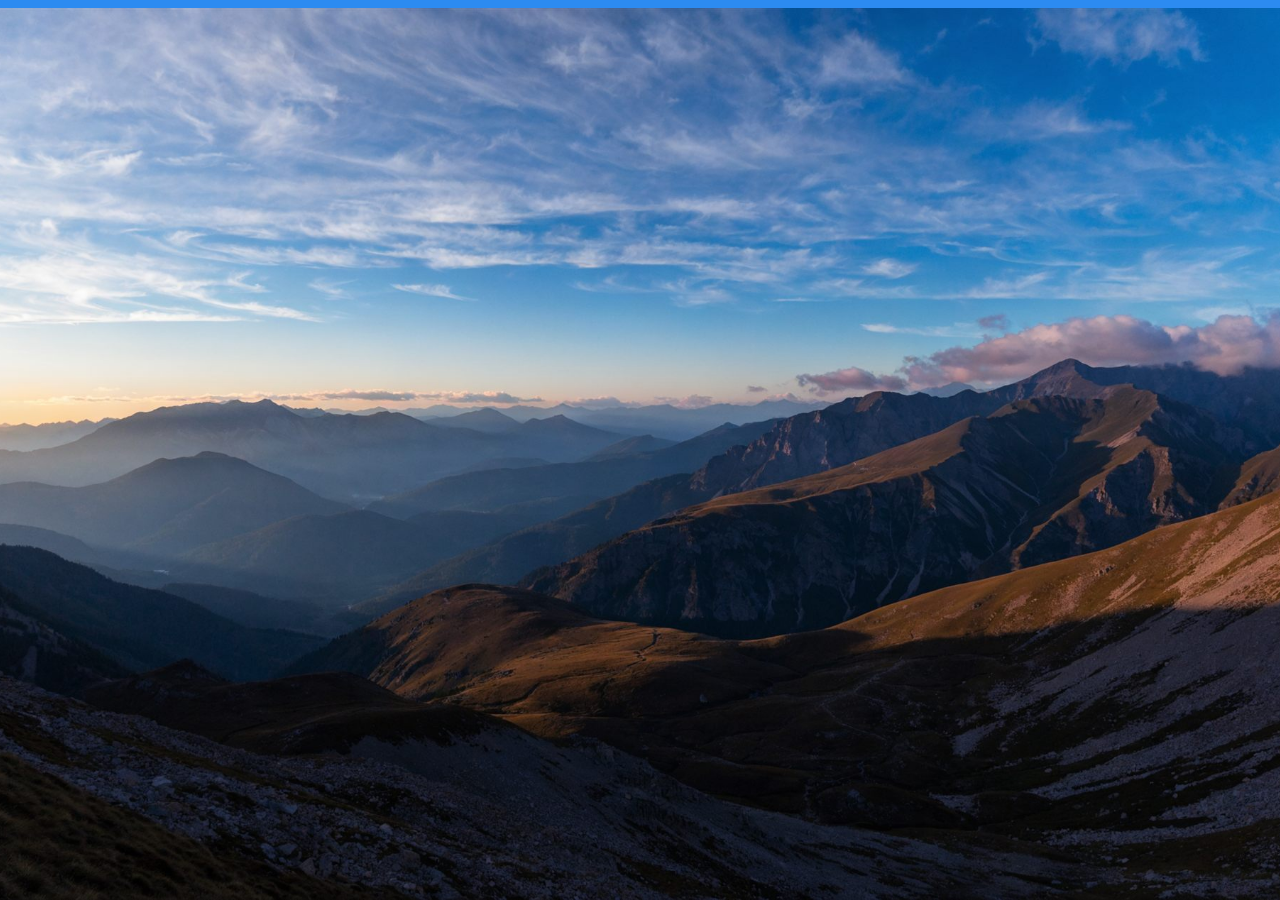
==== index.html @ f88539b5 "Scaffold static site with fonts, reset, and hero background Co-Authored-By: Claude Sonnet 5 <noreply" ====
<!doctype html>
<html lang="en">
<head>
<meta charset="utf-8">
<meta name="viewport" content="width=device-width, initial-scale=1">
<title>RealtyReceptionAI — #1 AI Receptionist for Realtors</title>
<meta name="description" content="RealtyReceptionAI answers, screens, and books showings for realtors 24/7 — no missed calls, no missed leads.">
<link rel="preconnect" href="https://fonts.googleapis.com">
<link rel="preconnect" href="https://fonts.gstatic.com" crossorigin>
<link href="https://fonts.googleapis.com/css2?family=Newsreader:opsz,wght@6..72,400;6..72,500&family=Nunito+Sans:wght@400;600;700;800&display=swap" rel="stylesheet">
<link rel="stylesheet" href="css/styles.css">
</head>
<body>
<!-- NAV -->
<section class="hero">
  <!-- HERO CONTENT -->
</section>
<!-- EDUCATION SECTION -->
<!-- HOW WE WORK SECTION -->
<!-- FINAL CTA -->
<!-- FOOTER -->
<script src="js/main.js"></script>
</body>
</html>
---- css/styles.css ----
*, *::before, *::after { box-sizing: border-box; }
html, body { margin: 0; padding: 0; }
body { font-family: var(--font-sans); }
a { color: inherit; text-decoration: none; }
img { max-width: 100%; display: block; }
button { font: inherit; cursor: pointer; }

:root {
  --font-serif: 'Newsreader', Georgia, serif;
  --font-sans: 'Nunito Sans', system-ui, sans-serif;
  --blue-primary: #2f6fe0;
  --blue-mid: #3f8bf5;
  --blue-light: #6ea2f6;
  --ink: #161a1e;
  --ink-soft: #5a636e;
  --surface-soft: #eef1f5;
  --surface-navy: #0e1b30;
}

.hero {
  position: relative;
  width: 100%;
  min-height: 900px;
  overflow: hidden;
  background: #2c8bf1 url('../assets/mountain-tall-1.jpg') center bottom / 122% auto no-repeat;
}

@keyframes ringShake {
  0%, 100% { transform: rotate(0); }
  18% { transform: rotate(-11deg); }
  36% { transform: rotate(10deg); }
  54% { transform: rotate(-7deg); }
  72% { transform: rotate(5deg); }
}
@keyframes phKnobPulse {
  0% { box-shadow: 0 0 0 0 rgba(52,199,89,.45); }
  70% { box-shadow: 0 0 0 18px rgba(52,199,89,0); }
  100% { box-shadow: 0 0 0 0 rgba(52,199,89,0); }
}
@keyframes phChev {
  0% { opacity: .2; } 50% { opacity: .9; } 100% { opacity: .2; }
}
@keyframes phTapCursor {
  0% { transform: translateX(-14px) translateY(70px) scale(1); }
  22% { transform: translateX(-14px) translateY(-73px) scale(1); }
  34% { transform: translateX(-14px) translateY(-73px) scale(.8); }
  44% { transform: translateX(-14px) translateY(-73px) scale(1); }
  56% { transform: translateX(-14px) translateY(-73px) scale(.8); }
  66% { transform: translateX(-14px) translateY(-73px) scale(1); }
  67% { transform: translateX(-14px) translateY(70px) scale(1); }
  100% { transform: translateX(-14px) translateY(70px) scale(1); }
}
@keyframes phSwipeCursor {
  0% { transform: translateX(0) scale(1); opacity: .5; }
  15% { transform: translateX(0) scale(.85); opacity: 1; }
  80% { transform: translateX(150px) scale(.85); opacity: 1; }
  100% { transform: translateX(150px) scale(1); opacity: 0; }
}
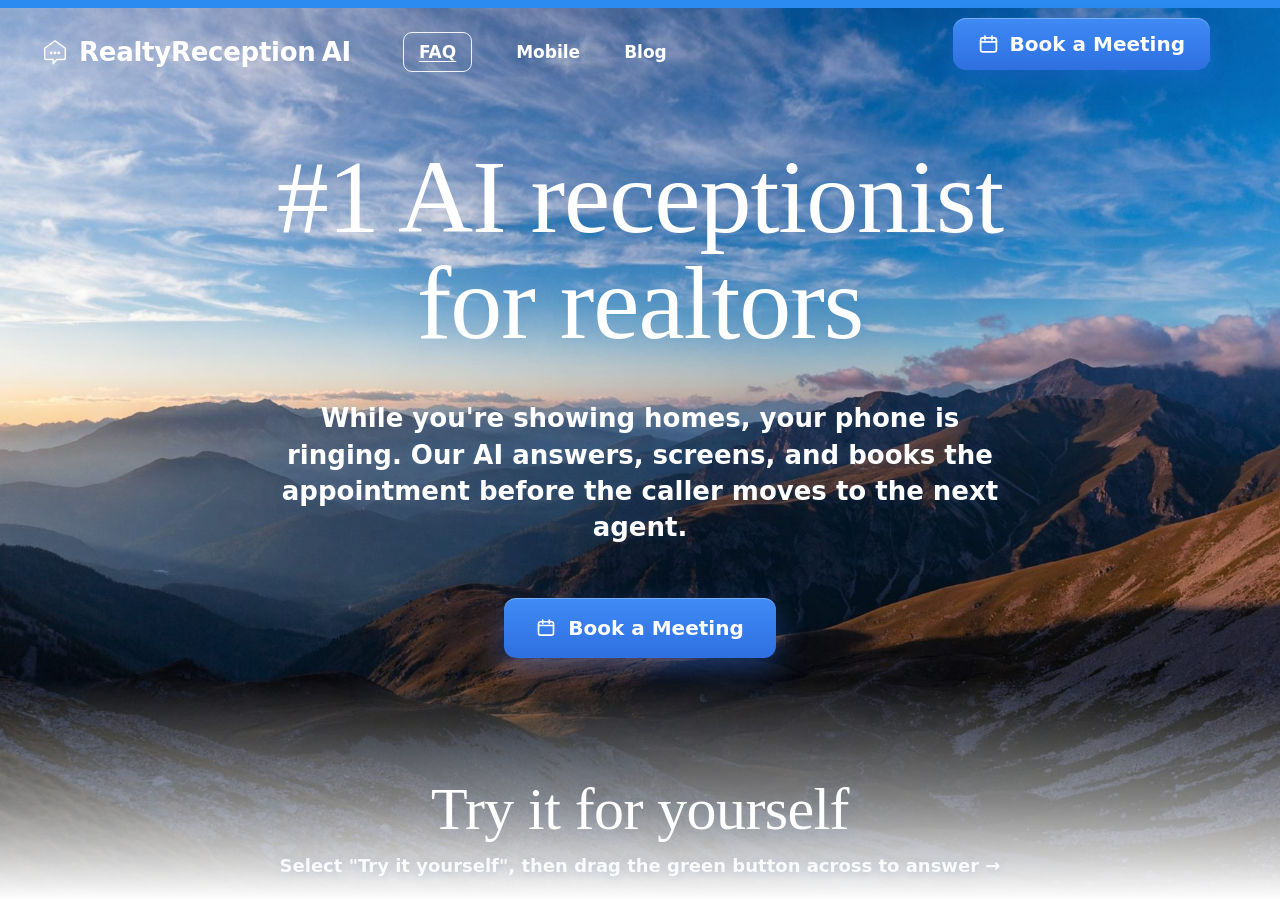
==== commit 5361e30e: "Add desktop and mobile nav, hero heading/CTA, scroll and menu interactivity Co-Authored-By: Claude S" ====
--- a/index.html
+++ b/index.html
@@ -11,9 +11,59 @@
 <link rel="stylesheet" href="css/styles.css">
 </head>
 <body>
-<!-- NAV -->
+<header class="nav">
+  <nav class="nav__inner">
+    <a href="#" class="nav__logo">
+      <svg width="30" height="30" viewBox="0 0 64 64" fill="none"><path d="M32 8 L54 24 V44 a4 4 0 0 1-4 4 H36 l-8 9 v-9 H14 a4 4 0 0 1-4-4 V24 Z" fill="rgba(255,255,255,.16)" stroke="#fff" stroke-width="3" stroke-linejoin="round"/><circle cx="24" cy="34" r="3" fill="#fff"/><circle cx="32" cy="34" r="3" fill="#fff"/><circle cx="40" cy="34" r="3" fill="#fff"/></svg>
+      <span>RealtyReception<span class="nav__logo-ai">AI</span></span>
+    </a>
+    <a href="#" class="nav__link nav__link--faq">FAQ</a>
+    <a href="#" class="nav__link">Mobile</a>
+    <a href="#" class="nav__link">Blog</a>
+    <a href="https://calendly.com/andre-devilladesign/free-20-minute-chat" target="_blank" rel="noopener" class="nav__cta">
+      <svg width="21" height="21" viewBox="0 0 24 24" fill="none" stroke="#fff" stroke-width="2" stroke-linecap="round" stroke-linejoin="round"><rect x="3" y="4.5" width="18" height="16" rx="2.5"/><path d="M3 9h18M8 2.5v4M16 2.5v4"/></svg>
+      Book a Meeting
+    </a>
+  </nav>
+</header>
+
+<div class="mnav">
+  <div class="mnav__bar">
+    <a href="#" class="mnav__logo">
+      <svg width="24" height="24" viewBox="0 0 64 64" fill="none"><path d="M32 8 L54 24 V44 a4 4 0 0 1-4 4 H36 l-8 9 v-9 H14 a4 4 0 0 1-4-4 V24 Z" fill="rgba(255,255,255,.16)" stroke="#fff" stroke-width="3" stroke-linejoin="round"/><circle cx="24" cy="34" r="3" fill="#fff"/><circle cx="32" cy="34" r="3" fill="#fff"/><circle cx="40" cy="34" r="3" fill="#fff"/></svg>
+      <span>RealtyReception<span class="nav__logo-ai">AI</span></span>
+    </a>
+    <button type="button" class="mnav__toggle" aria-label="Menu" aria-expanded="false">
+      <span></span><span></span><span></span>
+    </button>
+  </div>
+  <div class="mnav__menu">
+    <a href="#how-we-work" class="mnav__item">How it works</a>
+    <a href="#" class="mnav__item">Features</a>
+    <a href="#" class="mnav__item">Pricing</a>
+    <a href="https://calendly.com/andre-devilladesign/free-20-minute-chat" target="_blank" rel="noopener" class="mnav__item mnav__item--cta">
+      <svg width="18" height="18" viewBox="0 0 24 24" fill="none" stroke="#fff" stroke-width="2" stroke-linecap="round" stroke-linejoin="round"><rect x="3" y="4.5" width="18" height="16" rx="2.5"/><path d="M3 9h18M8 2.5v4M16 2.5v4"/></svg>
+      Book a Meeting
+    </a>
+  </div>
+</div>
+
 <section class="hero">
-  <!-- HERO CONTENT -->
+  <div class="hero__spacer"></div>
+  <div class="hero__content">
+    <h1 class="hero__title">#1 AI receptionist<br>for realtors</h1>
+    <p class="hero__subtitle">While you're showing homes, your phone is ringing. Our AI answers, screens, and books the appointment before the caller moves to the next agent.</p>
+    <a href="https://calendly.com/andre-devilladesign/free-20-minute-chat" target="_blank" rel="noopener" class="hero__cta">
+      <svg width="20" height="20" viewBox="0 0 24 24" fill="none" stroke="#fff" stroke-width="2" stroke-linecap="round" stroke-linejoin="round"><rect x="3" y="4.5" width="18" height="16" rx="2.5"/><path d="M3 9h18M8 2.5v4M16 2.5v4"/></svg>
+      Book a Meeting
+    </a>
+    <div class="hero__demo-heading">
+      <h2>Try it for yourself</h2>
+      <p>Select "Try it yourself", then drag the green button across to answer →</p>
+    </div>
+    <!-- .phone markup added in Task 3 -->
+  </div>
+  <div class="hero__fade"></div>
 </section>
 <!-- EDUCATION SECTION -->
 <!-- HOW WE WORK SECTION -->
--- a/css/styles.css
+++ b/css/styles.css
@@ -56,3 +56,51 @@
   80% { transform: translateX(150px) scale(.85); opacity: 1; }
   100% { transform: translateX(150px) scale(1); opacity: 0; }
 }
+
+/* ===== NAV (desktop) ===== */
+.nav { position: fixed; top: 0; left: 0; right: 0; z-index: 30; display: flex; justify-content: center; padding: 26px 40px 0; transition: padding .38s cubic-bezier(.4,0,.2,1); }
+.nav__inner { display: flex; align-items: center; gap: 44px; width: 100%; max-width: 1400px; border-radius: 0; background: transparent; transition: max-width .38s cubic-bezier(.4,0,.2,1), padding .38s cubic-bezier(.4,0,.2,1), border-radius .38s cubic-bezier(.4,0,.2,1), background .38s ease, box-shadow .38s ease, backdrop-filter .38s ease; }
+.nav__logo { display: flex; align-items: center; gap: 9px; font-weight: 800; font-size: 26px; letter-spacing: -.01em; color: #fff; margin-right: 8px; }
+.nav__logo-ai { margin-left: 6px; }
+.nav__link { font-weight: 700; font-size: 17px; color: #fff; }
+.nav__link:hover { opacity: .85; }
+.nav__link--faq { padding: 9px 15px; border: 1.5px solid rgba(255,255,255,.9); border-radius: 9px; text-decoration: underline; text-underline-offset: 3px; }
+.nav__cta { margin-left: auto; transform: translate(-30px,-8px); display: inline-flex; align-items: center; gap: 11px; padding: 14px 25px; background: linear-gradient(180deg,#3f8bf5,#2f6fe0); color: #fff; font-weight: 800; font-size: 20px; border-radius: 13px; box-shadow: 0 8px 20px rgba(47,111,224,.35), inset 0 1px 0 rgba(255,255,255,.3); transition: transform .38s cubic-bezier(.4,0,.2,1); }
+.nav__cta:hover { opacity: .85; }
+.hero__spacer { height: 84px; }
+
+.mnav { display: none; }
+
+/* ===== HERO CONTENT ===== */
+.hero__content { position: relative; z-index: 3; display: flex; flex-direction: column; align-items: center; text-align: center; padding: 60px 24px 0; }
+.hero__title { font-family: var(--font-serif); font-weight: 400; font-size: 104px; line-height: 1.02; letter-spacing: -.01em; color: #fff; margin: 0; text-shadow: 0 1px 24px rgba(60,110,170,.18); }
+.hero__subtitle { font-weight: 700; font-size: 26px; line-height: 1.4; color: #fff; max-width: 720px; margin: 44px auto 0; text-shadow: 0 1px 12px rgba(60,110,170,.2); }
+.hero__cta { position: relative; z-index: 3; display: inline-flex; align-items: center; gap: 12px; margin-top: 52px; padding: 18px 32px; background: linear-gradient(180deg,#3f8bf5,#2f6fe0); color: #fff; font-weight: 800; font-size: 20px; border-radius: 12px; box-shadow: 0 12px 30px rgba(47,111,224,.4), inset 0 1px 0 rgba(255,255,255,.3); }
+.hero__cta:hover { opacity: .85; }
+.hero__demo-heading { text-align: center; margin-top: 120px; }
+.hero__demo-heading h2 { font-family: var(--font-serif); font-weight: 400; font-size: 60px; line-height: 1.05; letter-spacing: -.01em; color: #fff; margin: 0; text-shadow: 0 1px 18px rgba(60,110,170,.2); }
+.hero__demo-heading p { font-weight: 700; font-size: 18px; color: rgba(255,255,255,.9); margin: 14px 0 0; text-shadow: 0 1px 10px rgba(60,110,170,.2); }
+.hero__fade { position: absolute; left: 0; right: 0; bottom: 0; height: 220px; background: linear-gradient(180deg, rgba(255,255,255,0) 0%, rgba(255,255,255,.5) 55%, #ffffff 100%); pointer-events: none; z-index: 2; }
+
+/* ===== MOBILE (<=900px) ===== */
+@media (max-width: 900px) {
+  .nav { display: none; }
+  .mnav { display: block; }
+  .mnav__bar { position: fixed; top: 0; left: 0; right: 0; z-index: 30; display: flex; align-items: center; justify-content: space-between; padding: 14px 18px; background: #0e1b30; box-shadow: 0 8px 24px rgba(8,16,34,.28); }
+  .mnav__logo { display: flex; align-items: center; gap: 7px; font-weight: 800; font-size: 19px; letter-spacing: -.01em; color: #fff; }
+  .mnav__toggle { display: flex; flex-direction: column; justify-content: center; gap: 5px; width: 42px; height: 42px; padding: 0 10px; border: none; background: rgba(255,255,255,.16); border-radius: 11px; }
+  .mnav__toggle span { height: 2px; background: #fff; border-radius: 2px; }
+  .mnav__menu { position: fixed; top: 64px; left: 0; right: 0; z-index: 29; transform: translateY(-12px); opacity: 0; pointer-events: none; transition: transform .32s cubic-bezier(.4,0,.2,1), opacity .32s ease; display: flex; flex-direction: column; gap: 4px; background: rgba(14,27,48,.92); backdrop-filter: blur(20px); -webkit-backdrop-filter: blur(20px); border-radius: 18px; margin: 0 18px; padding: 16px; box-shadow: 0 20px 50px rgba(8,16,34,.4); }
+  .mnav__menu.is-open { transform: translateY(0); opacity: 1; pointer-events: auto; }
+  .mnav__item { padding: 13px 14px; border-radius: 11px; font-weight: 700; font-size: 17px; color: #eaf1fb; }
+  .mnav__item--cta { margin-top: 6px; display: flex; align-items: center; justify-content: center; gap: 9px; padding: 15px; background: linear-gradient(180deg,#3f8bf5,#2f6fe0); color: #fff; border-radius: 12px; }
+
+  .hero { background-size: 165% auto; padding-bottom: 40px; }
+  .hero__spacer { height: 88px; background: #0e1b30; }
+  .hero__content { padding: 34px 22px 0; }
+  .hero__title { font-size: 46px; line-height: 1.03; }
+  .hero__subtitle { font-size: 17px; line-height: 1.45; margin-top: 22px; }
+  .hero__cta { margin-top: 30px; padding: 16px 28px; font-size: 18px; }
+  .hero__demo-heading { margin-top: 70px; }
+  .hero__demo-heading h2 { font-size: 32px; }
+}
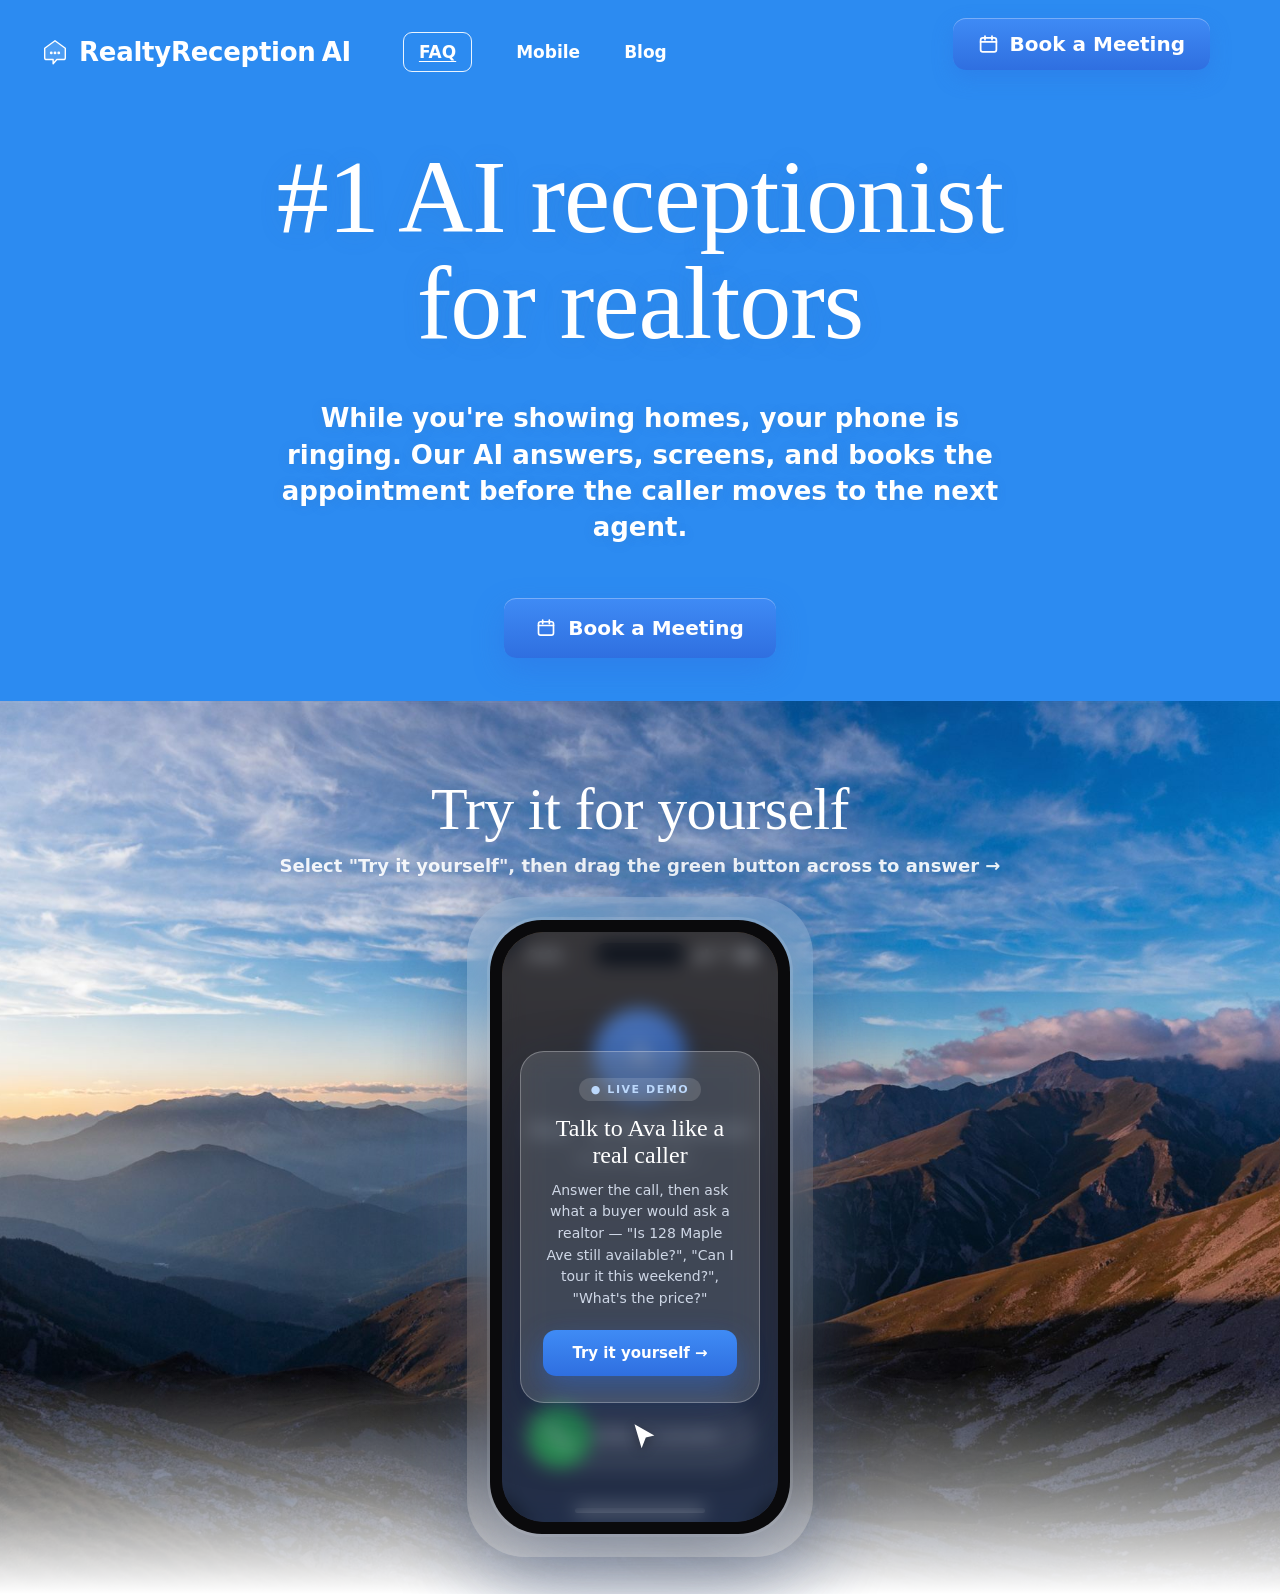
==== commit e3110a62: "Add interactive iPhone demo: lock, slide-to-answer drag, live call state Co-Authored-By: Claude Sonn" ====
--- a/index.html
+++ b/index.html
@@ -61,7 +61,91 @@
       <h2>Try it for yourself</h2>
       <p>Select "Try it yourself", then drag the green button across to answer →</p>
     </div>
-    <!-- .phone markup added in Task 3 -->
+
+    <div class="hero__phone-outer">
+      <div class="phone-wrap">
+        <div class="phone">
+          <div class="phone__blur-bg"></div>
+          <div class="phone__glow-bg"></div>
+          <div class="phone__body">
+            <div class="phone__screen" data-phase="ringing">
+              <div class="phone__notch"></div>
+              <div class="phone__status-bar">
+                <span>9:41</span>
+                <span class="phone__status-icons">
+                  <svg width="17" height="11" viewBox="0 0 17 11" fill="#fff"><rect x="0" y="7" width="3" height="4" rx="1"/><rect x="4.5" y="5" width="3" height="6" rx="1"/><rect x="9" y="2.5" width="3" height="8.5" rx="1"/><rect x="13.5" y="0" width="3" height="11" rx="1"/></svg>
+                  <svg width="16" height="11" viewBox="0 0 16 12" fill="#fff"><path d="M8 2.6c2 0 3.9.8 5.3 2.1l1.2-1.3C12.8 1.7 10.5.8 8 .8S3.2 1.7 1.5 3.4l1.2 1.3C4.1 3.4 6 2.6 8 2.6Zm0 3.2c1.1 0 2.1.4 2.9 1.2l1.2-1.3C11 4.7 9.6 4.1 8 4.1s-3 .6-4.1 1.6l1.2 1.3C5.9 6.2 6.9 5.8 8 5.8Zm0 3.1 1.7-1.8c-.4-.5-1-.8-1.7-.8s-1.3.3-1.7.8L8 8.9Z"/></svg>
+                  <svg width="26" height="12" viewBox="0 0 26 12" fill="none"><rect x="1" y="1" width="21" height="10" rx="3" stroke="#fff" stroke-opacity=".5"/><rect x="2.5" y="2.5" width="18" height="7" rx="1.5" fill="#fff"/><rect x="23" y="4" width="2" height="4" rx="1" fill="#fff" fill-opacity=".5"/></svg>
+                </span>
+              </div>
+              <div class="phone__caller">
+                <div class="phone__avatar">A</div>
+                <div class="phone__caller-name">Ava · AI Receptionist</div>
+                <div class="phone__status-line">incoming call…</div>
+              </div>
+
+              <div class="phone__controls">
+                <div class="phone__control-btn">
+                  <div class="phone__control-icon"><svg width="26" height="26" viewBox="0 0 24 24" fill="none" stroke="#fff" stroke-width="1.8" stroke-linecap="round"><path d="M9 9v3a3 3 0 0 0 5.1 2.1M15 11V5a3 3 0 0 0-6 0v1M12 18v3M8 21h8M4 4l16 16"/></svg></div>
+                  <span>mute</span>
+                </div>
+                <div class="phone__control-btn">
+                  <div class="phone__control-icon"><svg width="18" height="18" viewBox="0 0 24 24" fill="#fff"><circle cx="5" cy="5" r="2"/><circle cx="12" cy="5" r="2"/><circle cx="19" cy="5" r="2"/><circle cx="5" cy="12" r="2"/><circle cx="12" cy="12" r="2"/><circle cx="19" cy="12" r="2"/><circle cx="5" cy="19" r="2"/><circle cx="12" cy="19" r="2"/><circle cx="19" cy="19" r="2"/></svg></div>
+                  <span>keypad</span>
+                </div>
+                <div class="phone__control-btn">
+                  <div class="phone__control-icon"><svg width="26" height="26" viewBox="0 0 24 24" fill="#fff"><path d="M11 5 6 9H3v6h3l5 4V5Z"/><path d="M15.5 8.5a5 5 0 0 1 0 7M18 6a8 8 0 0 1 0 12" fill="none" stroke="#fff" stroke-width="1.8" stroke-linecap="round"/></svg></div>
+                  <span>audio</span>
+                </div>
+                <div class="phone__control-btn">
+                  <div class="phone__control-icon"><svg width="28" height="28" viewBox="0 0 24 24" fill="none" stroke="#fff" stroke-width="1.8" stroke-linecap="round"><path d="M12 6v12M6 12h12"/></svg></div>
+                  <span>add call</span>
+                </div>
+                <div class="phone__control-btn">
+                  <div class="phone__control-icon" style="background:rgba(255,255,255,.28)"><svg width="26" height="26" viewBox="0 0 24 24" fill="none" stroke="#fff" stroke-width="1.8" stroke-linecap="round" stroke-linejoin="round"><rect x="3" y="6" width="13" height="12" rx="2.5"/><path d="M16 10l5-3v10l-5-3"/></svg></div>
+                  <span>FaceTime</span>
+                </div>
+                <div class="phone__control-btn">
+                  <div class="phone__control-icon"><svg width="26" height="26" viewBox="0 0 24 24" fill="none" stroke="#fff" stroke-width="1.8"><circle cx="12" cy="9" r="3.4"/><path d="M5.5 19a6.5 6.5 0 0 1 13 0" stroke-linecap="round"/></svg></div>
+                  <span>contacts</span>
+                </div>
+              </div>
+              <button type="button" class="phone__end-call" aria-label="End call">
+                <svg width="30" height="30" viewBox="0 0 24 24" fill="#fff" style="transform:rotate(135deg)"><path d="M6.6 10.8c1.4 2.8 3.8 5.1 6.6 6.6l2.2-2.2c.3-.3.7-.4 1-.2 1.1.4 2.3.6 3.6.6.6 0 1 .4 1 1V20c0 .6-.4 1-1 1C10.6 21 3 13.4 3 4c0-.6.4-1 1-1h3.5c.6 0 1 .4 1 1 0 1.2.2 2.4.6 3.6.1.4 0 .8-.3 1l-2.2 2.2Z"/></svg>
+              </button>
+
+              <div class="phone__track">
+                <div class="phone__track-label">
+                  slide to answer
+                  <span class="phone__chev" style="animation-delay:0s">›</span>
+                  <span class="phone__chev" style="animation-delay:.15s">›</span>
+                </div>
+                <button type="button" class="phone__knob" aria-label="Slide to answer">
+                  <svg width="30" height="30" viewBox="0 0 24 24" fill="#fff"><path d="M6.6 10.8c1.4 2.8 3.8 5.1 6.6 6.6l2.2-2.2c.3-.3.7-.4 1-.2 1.1.4 2.3.6 3.6.6.6 0 1 .4 1 1V20c0 .6-.4 1-1 1C10.6 21 3 13.4 3 4c0-.6.4-1 1-1h3.5c.6 0 1 .4 1 1 0 1.2.2 2.4.6 3.6.1.4 0 .8-.3 1l-2.2 2.2Z"/></svg>
+                </button>
+              </div>
+
+              <div class="phone__home-indicator"></div>
+
+              <div class="phone__lock">
+                <div class="phone__lock-card">
+                  <span class="phone__lock-badge">● Live demo</span>
+                  <h3>Talk to Ava like a real caller</h3>
+                  <p>Answer the call, then ask what a buyer would ask a realtor — "Is 128 Maple Ave still available?", "Can I tour it this weekend?", "What's the price?"</p>
+                  <button type="button" class="phone__lock-start">Try it yourself →</button>
+                </div>
+                <div class="phone__tap-hint">
+                  <svg width="34" height="34" viewBox="0 0 24 24" fill="#fff" style="filter:drop-shadow(0 3px 6px rgba(0,0,0,.45))"><path d="M6 3l14 8-6 1.4L11 20 6 3z"/></svg>
+                </div>
+              </div>
+              <div class="phone__swipe-hint">
+                <svg width="34" height="34" viewBox="0 0 24 24" fill="#fff" style="filter:drop-shadow(0 3px 6px rgba(0,0,0,.45))"><path d="M6 3l14 8-6 1.4L11 20 6 3z"/></svg>
+              </div>
+            </div>
+          </div>
+        </div>
+      </div>
+    </div>
   </div>
   <div class="hero__fade"></div>
 </section>
@@ -69,6 +153,6 @@
 <!-- HOW WE WORK SECTION -->
 <!-- FINAL CTA -->
 <!-- FOOTER -->
-<script src="js/main.js"></script>
+<script type="module" src="js/main.js"></script>
 </body>
 </html>
--- a/css/styles.css
+++ b/css/styles.css
@@ -103,4 +103,53 @@
   .hero__cta { margin-top: 30px; padding: 16px 28px; font-size: 18px; }
   .hero__demo-heading { margin-top: 70px; }
   .hero__demo-heading h2 { font-size: 32px; }
+
+  .hero__phone-outer { margin-top: 70px; height: 534px; display: flex; justify-content: center; align-items: flex-start; }
+  .phone-wrap { transform: scale(.87); transform-origin: top center; }
 }
+
+/* ===== PHONE DEMO ===== */
+.phone { position: relative; margin-top: 44px; margin-bottom: 60px; display: flex; justify-content: center; }
+.phone__blur-bg { position: absolute; top: 50%; left: 50%; transform: translate(-50%,-50%); width: 346px; height: 660px; border-radius: 58px; background: rgba(255,255,255,.14); backdrop-filter: blur(22px); -webkit-backdrop-filter: blur(22px); box-shadow: 0 30px 80px rgba(30,50,90,.25); z-index: 0; }
+.phone__glow-bg { position: absolute; top: 50%; left: 50%; transform: translate(-50%,-50%); width: 470px; height: 640px; border-radius: 50%; background: radial-gradient(closest-side, rgba(255,255,255,.45), rgba(255,255,255,0)); filter: blur(48px); z-index: 0; }
+.phone__body { position: relative; z-index: 1; width: 300px; height: 614px; border-radius: 52px; background: #0a0a0c; padding: 12px; box-shadow: 0 40px 90px rgba(30,50,90,.35), 0 0 0 3px rgba(255,255,255,.14); }
+.phone__screen { position: relative; width: 100%; height: 100%; border-radius: 42px; overflow: hidden; background: linear-gradient(180deg,#4a4038 0%,#3a3230 45%,#2b3550 100%); color: #fff; font-family: -apple-system, var(--font-sans); }
+.phone__notch { position: absolute; top: 11px; left: 50%; transform: translateX(-50%); width: 90px; height: 22px; background: #0a0a0c; border-radius: 16px; z-index: 3; }
+.phone__status-bar { display: flex; align-items: center; justify-content: space-between; padding: 15px 26px 0; font-size: 14px; font-weight: 600; }
+.phone__status-icons { display: flex; align-items: center; gap: 5px; transform: translateX(9px); }
+.phone__caller { text-align: center; margin-top: 46px; }
+.phone__avatar { width: 92px; height: 92px; margin: 0 auto; border-radius: 50%; background: linear-gradient(155deg,#6ea2f6,#3f78e6); display: flex; align-items: center; justify-content: center; font-family: var(--font-serif); font-size: 38px; font-weight: 500; box-shadow: 0 10px 26px rgba(20,40,90,.4); }
+.phone__screen[data-phase="ringing"] .phone__avatar { animation: ringShake 1.1s ease-in-out infinite; }
+.phone__caller-name { font-size: 22px; font-weight: 500; letter-spacing: -.01em; margin-top: 16px; }
+.phone__status-line { font-size: 17px; color: rgba(255,255,255,.7); margin-top: 6px; }
+
+.phone__controls { position: absolute; bottom: 118px; left: 0; right: 0; display: none; grid-template-columns: repeat(3,1fr); row-gap: 38px; justify-items: center; padding: 0 20px; }
+.phone__control-btn { display: flex; flex-direction: column; align-items: center; gap: 8px; }
+.phone__control-icon { width: 66px; height: 66px; border-radius: 50%; background: rgba(255,255,255,.18); display: flex; align-items: center; justify-content: center; }
+.phone__control-btn span { font-size: 13px; }
+.phone__end-call { position: absolute; bottom: 44px; left: 50%; transform: translateX(-50%); width: 66px; height: 66px; border-radius: 50%; background: #f5382e; border: none; display: none; align-items: center; justify-content: center; box-shadow: 0 6px 18px rgba(245,56,46,.4); }
+
+.phone__track { position: absolute; bottom: 52px; left: 22px; right: 22px; height: 70px; border-radius: 999px; background: rgba(255,255,255,.14); border: 1px solid rgba(255,255,255,.22); overflow: hidden; display: none; }
+.phone__track-label { position: absolute; inset: 0; display: flex; align-items: center; justify-content: center; gap: 7px; font-size: 15px; font-weight: 600; color: rgba(255,255,255,.85); padding-left: 62px; pointer-events: none; }
+.phone__chev { animation: phChev 1.2s ease-in-out infinite; }
+.phone__knob { position: absolute; top: 4px; left: 4px; width: 62px; height: 62px; border-radius: 50%; background: #34c759; border: none; display: flex; align-items: center; justify-content: center; cursor: grab; touch-action: none; transform: translateX(0px); transition: transform .32s cubic-bezier(.34,1.4,.5,1); animation: phKnobPulse 1.8s ease-out infinite; }
+.phone__knob.is-dragging { transition: none; }
+
+.phone__home-indicator { position: absolute; bottom: 9px; left: 50%; transform: translateX(-50%); width: 130px; height: 5px; border-radius: 3px; background: rgba(255,255,255,.85); }
+
+.phone__lock { position: absolute; inset: 0; border-radius: 42px; background: rgba(18,35,63,.34); backdrop-filter: blur(9px); -webkit-backdrop-filter: blur(9px); display: flex; align-items: center; justify-content: center; padding: 18px; z-index: 6; }
+.phone__lock-card { width: 100%; background: rgba(255,255,255,.14); border: 1px solid rgba(255,255,255,.28); border-radius: 24px; box-shadow: 0 24px 60px rgba(12,30,70,.4); backdrop-filter: blur(14px); -webkit-backdrop-filter: blur(14px); padding: 26px 22px; text-align: center; color: #fff; }
+.phone__lock-badge { display: inline-flex; align-items: center; gap: 7px; font-size: 11px; font-weight: 800; letter-spacing: .14em; text-transform: uppercase; color: #bcd8fb; background: rgba(255,255,255,.14); padding: 5px 12px; border-radius: 999px; }
+.phone__lock-card h3 { font-family: var(--font-serif); font-weight: 500; font-size: 24px; line-height: 1.12; margin: 14px 0 0; }
+.phone__lock-card p { font-size: 14px; line-height: 1.55; color: rgba(230,240,255,.86); margin: 11px 0 0; }
+.phone__lock-start { margin-top: 20px; width: 100%; display: inline-flex; align-items: center; justify-content: center; gap: 9px; padding: 14px; border: none; border-radius: 13px; background: linear-gradient(180deg,#3f8bf5,#2f6fe0); color: #fff; font-family: var(--font-sans); font-weight: 800; font-size: 15px; box-shadow: 0 12px 30px rgba(47,111,224,.45); }
+.phone__tap-hint { position: absolute; left: 50%; bottom: 64px; transform: translateX(-14px); z-index: 8; pointer-events: none; animation: phTapCursor 2.4s ease-in-out infinite; }
+.phone__swipe-hint { position: absolute; left: 34px; bottom: 64px; z-index: 8; pointer-events: none; display: none; animation: phSwipeCursor 1.9s ease-in-out infinite; }
+
+/* phase visibility */
+.phone__screen[data-phase="ringing"] .phone__track { display: block; }
+.phone__screen[data-phase="live"] .phone__controls { display: grid; }
+.phone__screen[data-phase="live"] .phone__end-call { display: flex; }
+.phone:not(.phone--started) .phone__lock { display: flex; }
+.phone.phone--started .phone__lock { display: none; }
+.phone.phone--started.phone--drag-zero .phone__swipe-hint { display: block; }
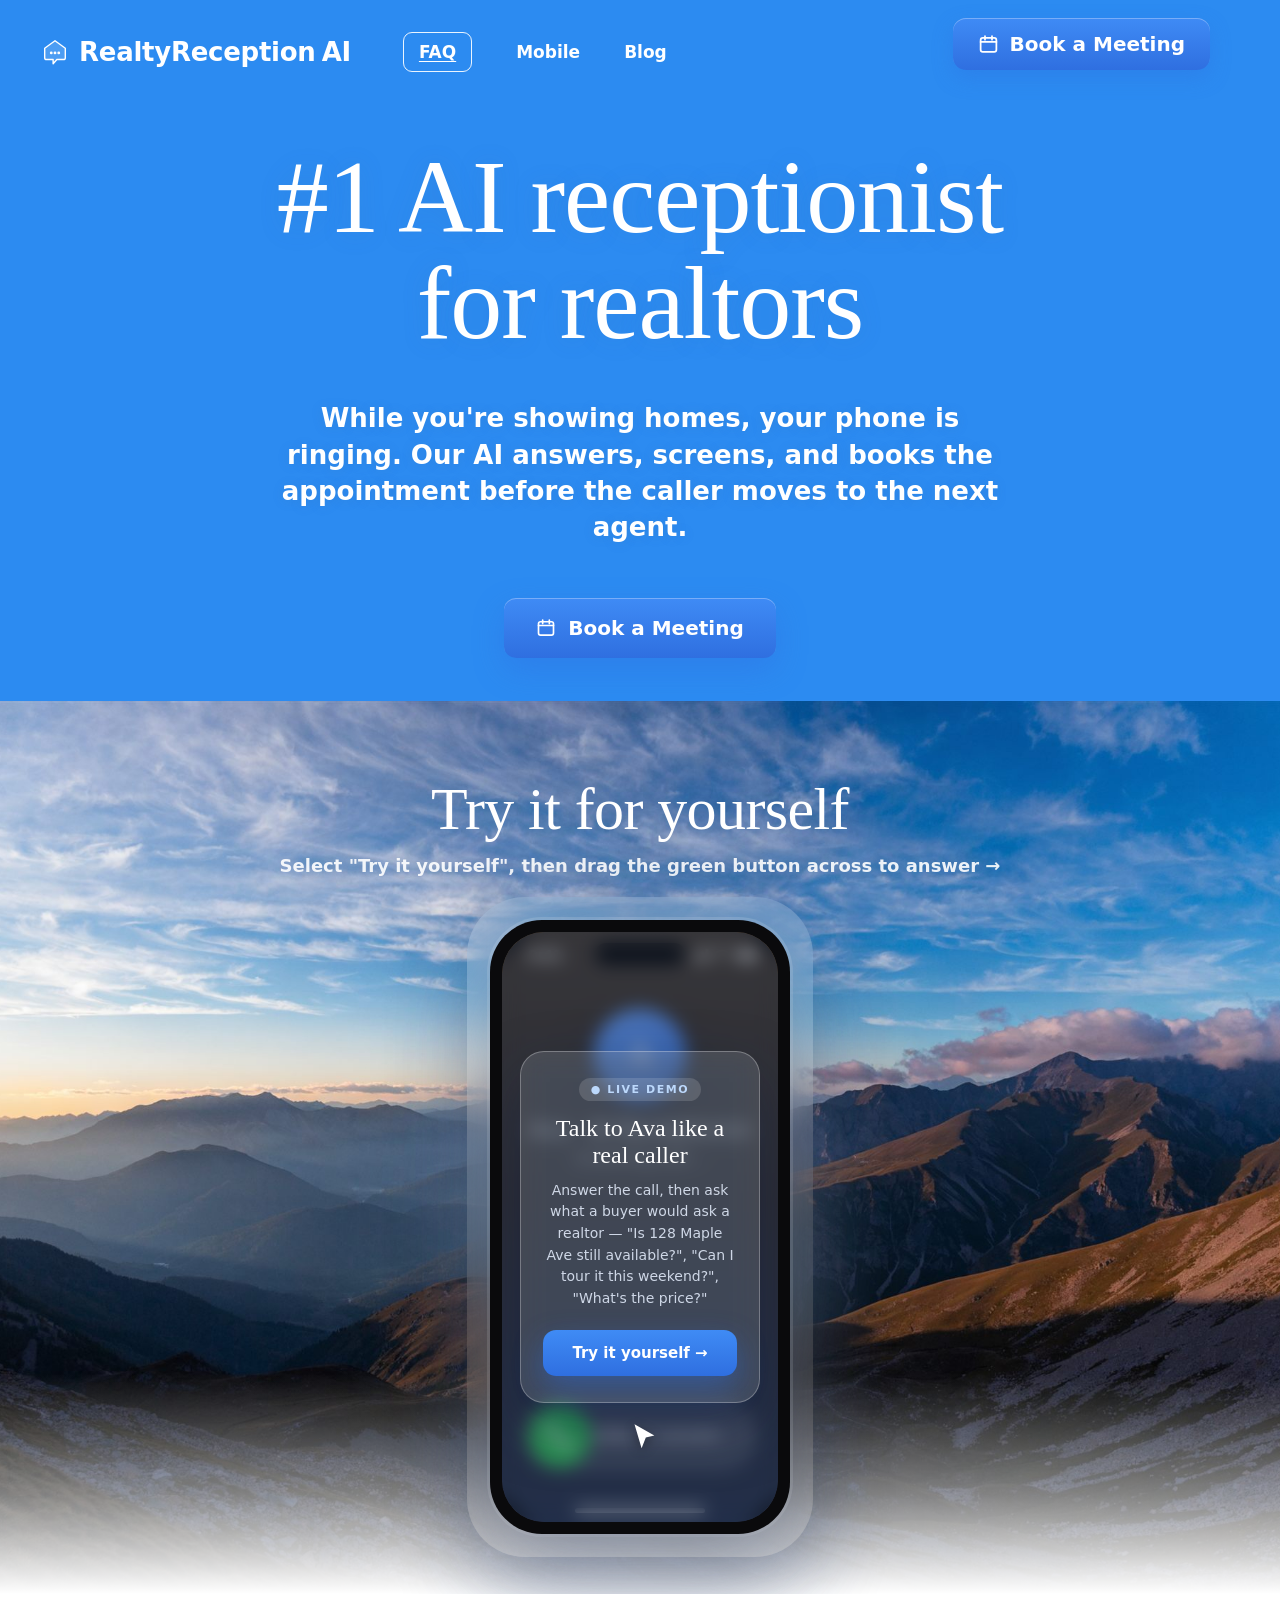
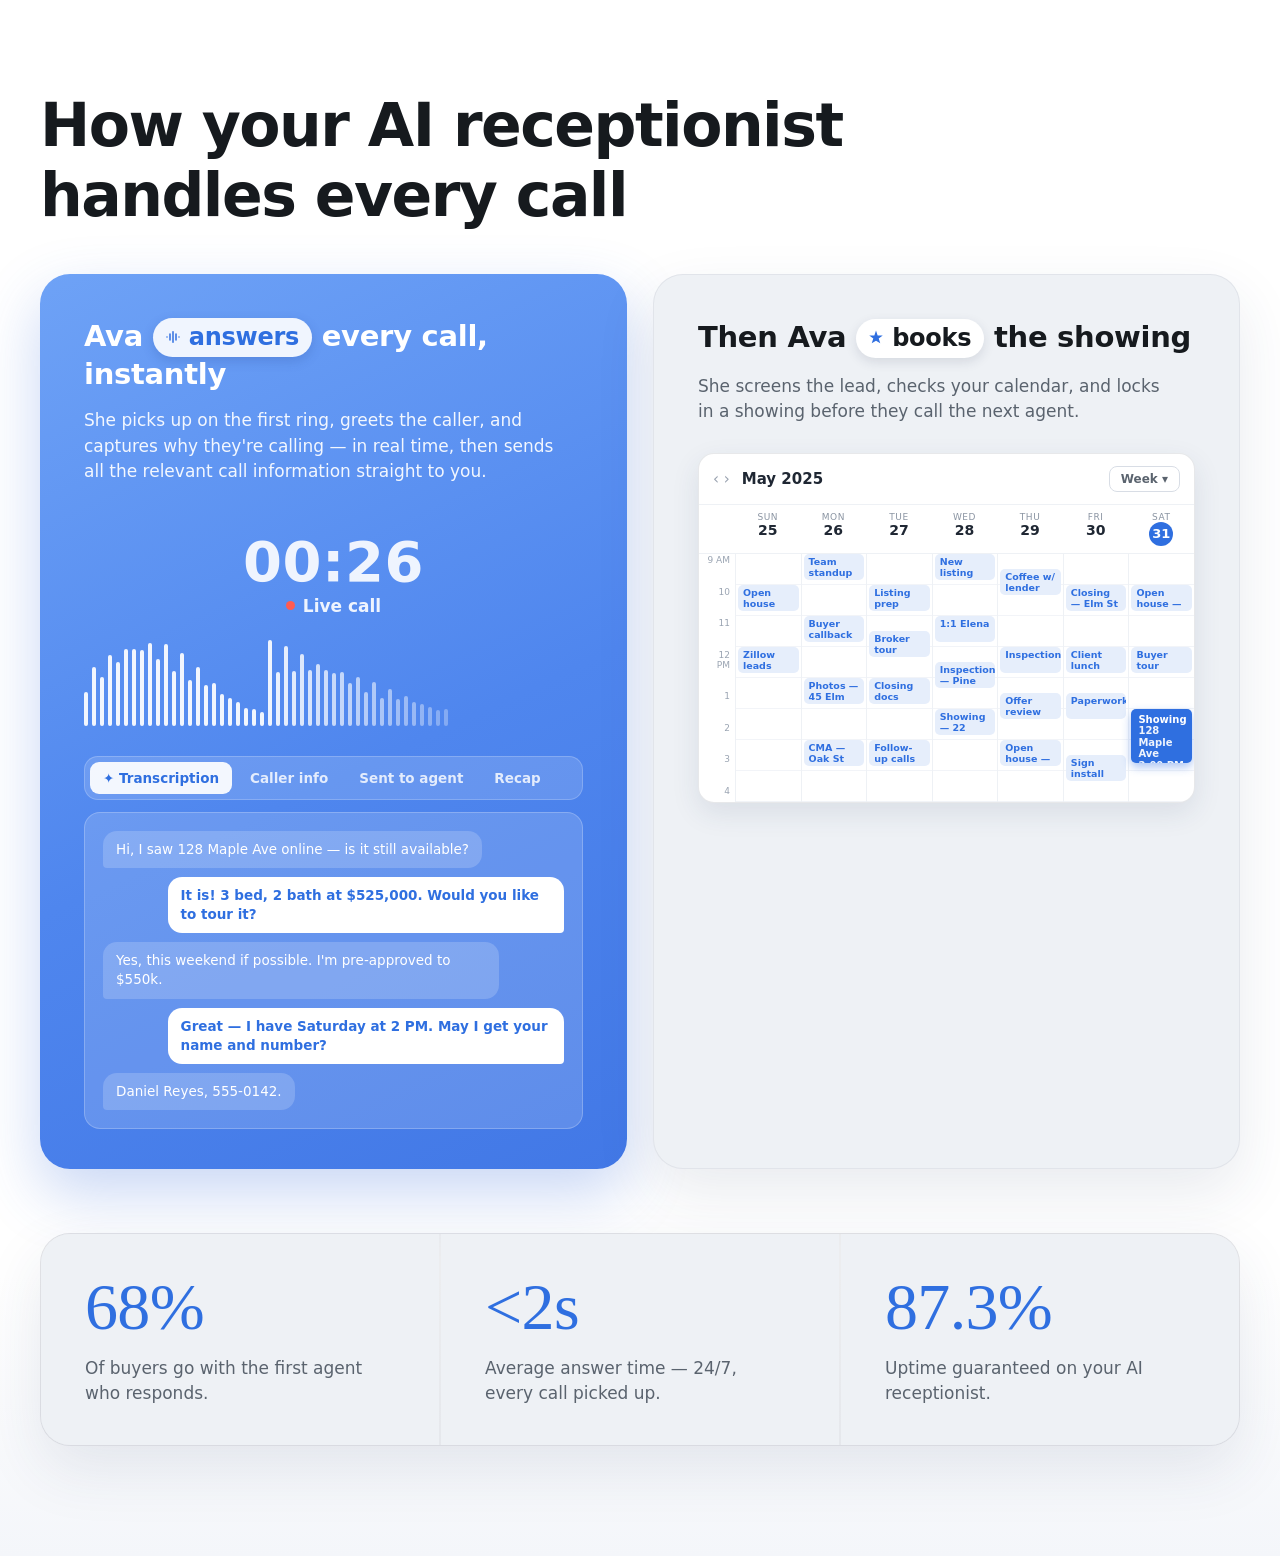
==== commit a9b37472: "Add call-handling section: cards, waveform, tabs, animated stat counters Co-Authored-By: Claude Sonn" ====
--- a/index.html
+++ b/index.html
@@ -149,7 +149,173 @@
   </div>
   <div class="hero__fade"></div>
 </section>
-<!-- EDUCATION SECTION -->
+<section class="calls-section" id="how-it-handles-calls">
+  <div class="calls-section__inner">
+    <h2 class="calls-section__heading">How your AI receptionist handles every call</h2>
+    <div class="calls-section__cards">
+
+      <article class="call-card call-card--answer">
+        <h3>Ava <span class="call-card__pill call-card__pill--answer"><svg width="18" height="18" viewBox="0 0 24 24" fill="none" stroke="#2f6fe0" stroke-width="2" stroke-linecap="round"><path d="M4 12v0M8 8v8M12 5v14M16 8v8M20 12v0"/></svg>answers</span> every call, instantly</h3>
+        <p>She picks up on the first ring, greets the caller, and captures why they're calling — in real time, then sends all the relevant call information straight to you.</p>
+
+        <div class="call-card__timer">
+          <div class="call-card__timer-value">00:26</div>
+          <div class="call-card__timer-label"><span class="call-card__live-dot"></span>Live call</div>
+        </div>
+
+        <div class="waveform" id="waveform"></div>
+
+        <div class="call-card__panel">
+          <div class="tabs" role="tablist">
+            <button type="button" class="tab is-active" data-tab="transcription">✦ Transcription</button>
+            <button type="button" class="tab" data-tab="info">Caller info</button>
+            <button type="button" class="tab" data-tab="sent">Sent to agent</button>
+            <button type="button" class="tab" data-tab="recap">Recap</button>
+          </div>
+          <div class="tab-content">
+            <div class="tab-panel is-active" data-panel="transcription">
+              <div class="transcript">
+                <div class="transcript__bubble transcript__bubble--in">Hi, I saw 128 Maple Ave online — is it still available?</div>
+                <div class="transcript__bubble transcript__bubble--out">It is! 3 bed, 2 bath at $525,000. Would you like to tour it?</div>
+                <div class="transcript__bubble transcript__bubble--in">Yes, this weekend if possible. I'm pre-approved to $550k.</div>
+                <div class="transcript__bubble transcript__bubble--out">Great — I have Saturday at 2 PM. May I get your name and number?</div>
+                <div class="transcript__bubble transcript__bubble--in">Daniel Reyes, 555-0142.</div>
+              </div>
+            </div>
+            <div class="tab-panel" data-panel="info">
+              <div class="caller-info">
+                <span class="caller-info__label">Name</span><span class="caller-info__value">Daniel Reyes</span>
+                <span class="caller-info__label">Phone</span><span class="caller-info__value">(555) 012-0142</span>
+                <span class="caller-info__label">Reason</span><span class="caller-info__value">Buyer — interested in 128 Maple Ave</span>
+                <span class="caller-info__label">Budget</span><span class="caller-info__value">Pre-approved up to $550,000</span>
+                <span class="caller-info__label">Timeline</span><span class="caller-info__value">Wants a weekend tour</span>
+                <span class="caller-info__label">Best time</span><span class="caller-info__value">Saturday, 2:00 PM</span>
+              </div>
+            </div>
+            <div class="tab-panel" data-panel="sent">
+              <div class="sent-email">
+                <div class="sent-email__header">
+                  <div><span class="sent-email__label">To:</span> you@brokerage.com</div>
+                  <div><span class="sent-email__label">From:</span> Ava · AI Receptionist</div>
+                  <div><span class="sent-email__label">Subject:</span> <strong>New lead — 128 Maple Ave (Daniel Reyes)</strong></div>
+                </div>
+                <div>New buyer lead from a 3:14 PM call:</div>
+                <div class="sent-email__list">
+                  <div>• Daniel Reyes · (555) 012-0142</div>
+                  <div>• Pre-approved up to $550,000</div>
+                  <div>• Booked Saturday 2:00 PM tour</div>
+                </div>
+                <div class="sent-email__recap-title">Call recap</div>
+                <p>Buyer Daniel Reyes called about 128 Maple Ave, confirmed pre-approval to $550k, and scheduled a weekend showing — a positive, ready-to-move lead. Duration 3:12 · Sentiment: positive.</p>
+                <span class="sent-email__attachment">call-transcript.pdf</span>
+              </div>
+            </div>
+            <div class="tab-panel" data-panel="recap">
+              <div class="recap">
+                <div class="recap__title">Call summary</div>
+                <p>Buyer Daniel Reyes called about 128 Maple Ave, confirmed pre-approval to $550k, and scheduled a weekend showing — a positive, ready-to-move lead.</p>
+                <div class="recap__list">
+                  <div>• Inquired about 128 Maple Ave ($525,000)</div>
+                  <div>• Pre-approved up to $550,000</div>
+                  <div>• Booked Saturday 2:00 PM showing</div>
+                </div>
+                <div class="recap__meta">Duration 3:12 · Sentiment: positive</div>
+              </div>
+            </div>
+          </div>
+        </div>
+      </article>
+
+      <article class="call-card call-card--book">
+        <h3>Then Ava <span class="call-card__pill call-card__pill--book"><svg width="18" height="18" viewBox="0 0 24 24" fill="#2f6fe0"><path d="M12 2l2.2 6.6H21l-5.4 4 2.1 6.4L12 15.6 6.3 19l2.1-6.4-5.4-4h6.8z"/></svg>books</span> the showing</h3>
+        <p>She screens the lead, checks your calendar, and locks in a showing before they call the next agent.</p>
+
+        <div class="calendar">
+          <div class="calendar__header">
+            <div class="calendar__nav"><span class="calendar__arrows">‹ ›</span><span class="calendar__month">May 2025</span></div>
+            <span class="calendar__view">Week ▾</span>
+          </div>
+          <div class="calendar__daynames">
+            <div></div>
+            <div class="calendar__dayname"><div class="calendar__dow">SUN</div><div class="calendar__date">25</div></div>
+            <div class="calendar__dayname"><div class="calendar__dow">MON</div><div class="calendar__date">26</div></div>
+            <div class="calendar__dayname"><div class="calendar__dow">TUE</div><div class="calendar__date">27</div></div>
+            <div class="calendar__dayname"><div class="calendar__dow">WED</div><div class="calendar__date">28</div></div>
+            <div class="calendar__dayname"><div class="calendar__dow">THU</div><div class="calendar__date">29</div></div>
+            <div class="calendar__dayname"><div class="calendar__dow">FRI</div><div class="calendar__date">30</div></div>
+            <div class="calendar__dayname"><div class="calendar__dow">SAT</div><div class="calendar__date calendar__date--today">31</div></div>
+          </div>
+          <div class="calendar__grid">
+            <div class="calendar__hours"><span>9 AM</span><span>10</span><span>11</span><span>12 PM</span><span>1</span><span>2</span><span>3</span><span>4</span></div>
+            <div class="calendar__col">
+              <div class="calendar__event" style="top:31px">Open house prep</div>
+              <div class="calendar__event" style="top:93px">Zillow leads</div>
+            </div>
+            <div class="calendar__col">
+              <div class="calendar__event" style="top:0">Team standup</div>
+              <div class="calendar__event" style="top:62px">Buyer callback</div>
+              <div class="calendar__event" style="top:124px">Photos — 45 Elm</div>
+              <div class="calendar__event" style="top:186px">CMA — Oak St</div>
+            </div>
+            <div class="calendar__col">
+              <div class="calendar__event" style="top:31px">Listing prep</div>
+              <div class="calendar__event" style="top:77px">Broker tour</div>
+              <div class="calendar__event" style="top:124px">Closing docs</div>
+              <div class="calendar__event" style="top:186px">Follow-up calls</div>
+            </div>
+            <div class="calendar__col">
+              <div class="calendar__event" style="top:0">New listing input</div>
+              <div class="calendar__event" style="top:62px">1:1 Elena</div>
+              <div class="calendar__event" style="top:108px">Inspection — Pine</div>
+              <div class="calendar__event" style="top:155px">Showing — 22 Birch</div>
+            </div>
+            <div class="calendar__col">
+              <div class="calendar__event" style="top:15px">Coffee w/ lender</div>
+              <div class="calendar__event" style="top:93px">Inspection</div>
+              <div class="calendar__event" style="top:139px">Offer review</div>
+              <div class="calendar__event" style="top:186px">Open house — Cedar</div>
+            </div>
+            <div class="calendar__col">
+              <div class="calendar__event" style="top:31px">Closing — Elm St</div>
+              <div class="calendar__event" style="top:93px">Client lunch</div>
+              <div class="calendar__event" style="top:139px">Paperwork</div>
+              <div class="calendar__event" style="top:201px">Sign install</div>
+            </div>
+            <div class="calendar__col">
+              <div class="calendar__event" style="top:31px">Open house — 12 Oak</div>
+              <div class="calendar__event" style="top:93px">Buyer tour</div>
+              <div class="calendar__event calendar__event--highlight" style="top:155px;height:54px">
+                <div class="calendar__event-title">Showing</div>
+                <div>128 Maple Ave</div>
+                <div>2:00 PM</div>
+              </div>
+            </div>
+          </div>
+        </div>
+
+        <div class="calendar-mobile">
+          <div class="calendar-mobile__header">
+            <span class="calendar-mobile__day">Saturday, May 31</span>
+            <span class="calendar__view">Day ▾</span>
+          </div>
+          <div class="calendar-mobile__list">
+            <div class="calendar-mobile__row"><span class="calendar-mobile__time">10 AM</span><div class="calendar-mobile__event">Open house — 12 Oak</div></div>
+            <div class="calendar-mobile__row"><span class="calendar-mobile__time">12 PM</span><div class="calendar-mobile__event">Buyer tour — Cedar St</div></div>
+            <div class="calendar-mobile__row"><span class="calendar-mobile__time">2 PM</span><div class="calendar-mobile__event calendar-mobile__event--highlight"><div class="calendar__event-title">Showing · 128 Maple Ave</div><div>Daniel Reyes · booked by Ava</div></div></div>
+            <div class="calendar-mobile__row"><span class="calendar-mobile__time">4 PM</span><div class="calendar-mobile__event">Follow-up calls</div></div>
+          </div>
+        </div>
+      </article>
+
+    </div>
+
+    <div class="stats" id="stats">
+      <div class="stat"><div class="stat__value" data-target="78" data-decimals="0" data-suffix="%">78%</div><p class="stat__caption">Of buyers go with the first agent who responds.</p></div>
+      <div class="stat"><div class="stat__value" data-target="2" data-decimals="0" data-prefix="&lt;" data-suffix="s">&lt;2s</div><p class="stat__caption">Average answer time — 24/7, every call picked up.</p></div>
+      <div class="stat"><div class="stat__value" data-target="99.9" data-decimals="1" data-suffix="%">99.9%</div><p class="stat__caption">Uptime guaranteed on your AI receptionist.</p></div>
+    </div>
+  </div>
+</section>
 <!-- HOW WE WORK SECTION -->
 <!-- FINAL CTA -->
 <!-- FOOTER -->
--- a/css/styles.css
+++ b/css/styles.css
@@ -106,6 +106,35 @@
 
   .hero__phone-outer { margin-top: 70px; height: 534px; display: flex; justify-content: center; align-items: flex-start; }
   .phone-wrap { transform: scale(.87); transform-origin: top center; }
+
+  .calls-section { padding: 56px 20px 64px; }
+  .calls-section__heading { font-size: 34px; margin: 0 0 28px; }
+  .calls-section__cards { flex-direction: column; gap: 22px; }
+  .call-card { flex: none; border-radius: 26px; padding: 30px 24px; }
+  .call-card--answer { padding-bottom: 30px; }
+  .call-card h3 { font-size: 24px; line-height: 1.24; }
+  .call-card p { font-size: 15.5px; margin-top: 14px; }
+  .call-card__pill { font-size: 20px; padding: 4px 11px 4px 9px; }
+  .call-card__timer { margin: 30px 0 4px; }
+  .call-card__timer-value { font-size: 46px; }
+  .call-card__timer-label { font-size: 15px; }
+  .waveform { gap: 3px; height: 76px; margin-top: 8px; }
+  .waveform__bar { flex: 1 1 0; width: auto; }
+  .call-card__panel { margin-top: 26px; padding-top: 0; }
+  .tabs { gap: 4px; border-radius: 13px; padding: 4px; }
+  .tab { padding: 7px 11px; font-size: 12.5px; border-radius: 8px; }
+  .tab-content { margin-top: 10px; border-radius: 15px; padding: 16px; min-height: 240px; }
+  .transcript { font-size: 13px; }
+  .caller-info { font-size: 13.5px; gap: 11px 16px; }
+  .sent-email, .recap { font-size: 13px; }
+
+  .calendar { display: none; }
+  .calendar-mobile { display: block; margin-top: 24px; border-radius: 15px; background: #fff; border: 1px solid rgba(20,30,50,.1); box-shadow: 0 10px 28px rgba(40,60,100,.1); overflow: hidden; color: #3c4450; }
+
+  .stats { grid-template-columns: 1fr; gap: 2px; border-radius: 26px; margin-top: 34px; }
+  .stat { padding: 28px 26px; }
+  .stat__value { font-size: 52px; }
+  .stat__caption { font-size: 15.5px; margin-top: 10px; }
 }
 
 /* ===== PHONE DEMO ===== */
@@ -153,3 +182,98 @@
 .phone:not(.phone--started) .phone__lock { display: flex; }
 .phone.phone--started .phone__lock { display: none; }
 .phone.phone--started.phone--drag-zero .phone__swipe-hint { display: block; }
+
+/* ===== CALLS SECTION ===== */
+.calls-section { width: 100%; background: linear-gradient(180deg,#ffffff 0%,#ffffff 82%,#f4f6fa 100%); padding: 96px 40px 110px; }
+.calls-section__inner { max-width: 1440px; margin: 0 auto; }
+.calls-section__heading { font-size: 60px; font-weight: 800; letter-spacing: -.025em; color: var(--ink); margin: 0 0 44px; text-wrap: balance; }
+.calls-section__cards { display: flex; gap: 26px; align-items: stretch; flex-wrap: wrap; }
+
+.call-card { flex: 1 1 440px; min-width: 0; display: flex; flex-direction: column; border-radius: 30px; padding: 44px 44px 40px; overflow: hidden; }
+.call-card h3 { font-size: 29px; font-weight: 800; line-height: 1.22; letter-spacing: -.01em; margin: 0; }
+.call-card p { font-size: 17px; line-height: 1.5; margin: 16px 0 0; max-width: 470px; }
+.call-card__pill { display: inline-flex; align-items: center; gap: 7px; vertical-align: middle; padding: 5px 13px 5px 11px; border-radius: 999px; font-size: 24px; }
+
+.call-card--answer { color: #fff; background: linear-gradient(155deg,#6ea2f6 0%,#4f86ee 55%,#4278e6 100%); box-shadow: 0 24px 60px rgba(60,110,220,.28); }
+.call-card--answer p { color: rgba(255,255,255,.92); }
+.call-card__pill--answer { background: rgba(255,255,255,.9); color: #2f6fe0; box-shadow: 0 4px 12px rgba(30,60,140,.2); }
+
+.call-card--book { background: var(--surface-soft); border: 1px solid rgba(20,30,50,.06); box-shadow: 0 24px 60px rgba(40,60,100,.1); }
+.call-card--book h3 { color: var(--ink); }
+.call-card--book p { color: var(--ink-soft); }
+.call-card__pill--book { background: #fff; color: var(--ink); box-shadow: 0 4px 12px rgba(30,40,70,.12); }
+
+.call-card__timer { text-align: center; margin: 44px 0 6px; }
+.call-card__timer-value { font-size: 56px; font-weight: 800; letter-spacing: .01em; color: rgba(255,255,255,.9); }
+.call-card__timer-label { display: inline-flex; align-items: center; gap: 8px; font-size: 17px; font-weight: 700; color: rgba(255,255,255,.9); margin-top: 2px; }
+.call-card__live-dot { width: 9px; height: 9px; border-radius: 50%; background: #ff5b52; }
+
+.waveform { display: flex; align-items: flex-end; gap: 4px; height: 94px; margin: 10px 0 0; }
+.waveform__bar { flex: none; width: 4px; border-radius: 2px; background: #fff; }
+
+.call-card__panel { margin-top: auto; padding-top: 30px; }
+.tabs { display: flex; flex-wrap: wrap; gap: 5px; background: rgba(255,255,255,.14); border: 1px solid rgba(255,255,255,.2); border-radius: 14px; padding: 5px; }
+.tab { display: inline-flex; align-items: center; gap: 6px; padding: 8px 13px; border: none; border-radius: 9px; font-size: 13.5px; font-weight: 700; background: transparent; color: rgba(255,255,255,.82); }
+.tab.is-active { background: rgba(255,255,255,.92); color: #2f6fe0; }
+.tab-content { margin-top: 12px; border-radius: 16px; background: rgba(255,255,255,.15); border: 1px solid rgba(255,255,255,.22); padding: 18px; min-height: 252px; color: #fff; }
+.tab-panel { display: none; }
+.tab-panel.is-active { display: block; }
+
+.transcript { display: flex; flex-direction: column; gap: 9px; font-size: 13.5px; line-height: 1.42; }
+.transcript__bubble { max-width: 86%; padding: 9px 13px; }
+.transcript__bubble--in { align-self: flex-start; background: rgba(255,255,255,.18); border-radius: 14px 14px 14px 4px; }
+.transcript__bubble--out { align-self: flex-end; background: #fff; color: #2f6fe0; font-weight: 600; border-radius: 14px 14px 4px 14px; }
+
+.caller-info { display: grid; grid-template-columns: auto 1fr; gap: 12px 18px; font-size: 14px; align-items: baseline; }
+.caller-info__label { opacity: .7; }
+.caller-info__value { font-weight: 700; }
+
+.sent-email { font-size: 13.5px; line-height: 1.5; }
+.sent-email__header { display: flex; flex-direction: column; gap: 4px; border-bottom: 1px solid rgba(255,255,255,.22); padding-bottom: 11px; margin-bottom: 11px; }
+.sent-email__label { opacity: .7; }
+.sent-email__list { display: flex; flex-direction: column; gap: 5px; margin: 9px 0 11px; padding-left: 2px; }
+.sent-email__recap-title { font-weight: 700; margin-bottom: 4px; }
+.sent-email p { margin: 0 0 11px; font-size: inherit; }
+.sent-email__attachment { display: inline-flex; align-items: center; gap: 7px; background: rgba(255,255,255,.18); padding: 6px 11px; border-radius: 8px; font-weight: 600; }
+
+.recap { font-size: 14px; line-height: 1.5; }
+.recap__title { font-weight: 700; margin-bottom: 8px; }
+.recap p { margin: 0 0 12px; font-size: inherit; }
+.recap__list { display: flex; flex-direction: column; gap: 6px; }
+.recap__meta { opacity: .75; margin-top: 12px; font-size: 13px; }
+
+.calendar { margin-top: 28px; border-radius: 16px; background: #fff; border: 1px solid rgba(20,30,50,.1); box-shadow: 0 10px 28px rgba(40,60,100,.1); overflow: hidden; color: #3c4450; }
+.calendar__header { display: flex; align-items: center; justify-content: space-between; padding: 12px 14px; border-bottom: 1px solid var(--surface-soft); }
+.calendar__nav { display: flex; align-items: center; gap: 12px; }
+.calendar__arrows { display: inline-flex; gap: 8px; font-size: 15px; color: #98a1af; }
+.calendar__month { font-size: 15px; font-weight: 700; color: #1f2733; }
+.calendar__view { display: inline-flex; align-items: center; gap: 6px; border: 1px solid #d8dde5; border-radius: 8px; padding: 5px 11px; font-size: 12px; font-weight: 600; color: var(--ink-soft); }
+.calendar__daynames { display: grid; grid-template-columns: 36px repeat(7,1fr); border-bottom: 1px solid var(--surface-soft); }
+.calendar__dayname { text-align: center; padding: 7px 0; }
+.calendar__dow { font-size: 9px; letter-spacing: .06em; color: #8a94a2; }
+.calendar__date { font-size: 14px; font-weight: 600; color: #1f2733; }
+.calendar__date--today { display: inline-flex; align-items: center; justify-content: center; width: 24px; height: 24px; border-radius: 50%; background: #2f6fe0; color: #fff; font-size: 13px; }
+.calendar__grid { display: grid; grid-template-columns: 36px repeat(7,1fr); height: 248px; }
+.calendar__hours { display: flex; flex-direction: column; justify-content: space-between; padding: 1px 5px 6px; font-size: 9px; color: #9aa4b2; text-align: right; }
+.calendar__col { position: relative; border-left: 1px solid var(--surface-soft); background: repeating-linear-gradient(to bottom, transparent 0, transparent 30px, #f2f4f8 30px, #f2f4f8 31px); }
+.calendar__event { position: absolute; left: 2px; right: 2px; height: 26px; border-radius: 5px; padding: 3px 5px; font-size: 9.5px; line-height: 1.15; overflow: hidden; background: #e6eefb; color: #2f6fe0; font-weight: 600; }
+.calendar__event--highlight { background: #2f6fe0; color: #fff; box-shadow: 0 4px 10px rgba(47,111,224,.4); font-size: 10px; padding: 5px 7px; }
+.calendar__event-title { font-weight: 700; }
+.calendar__event--highlight > div { opacity: .92; }
+.calendar__event--highlight > .calendar__event-title { opacity: 1; }
+
+.calendar-mobile { display: none; }
+.calendar-mobile__header { display: flex; align-items: center; justify-content: space-between; padding: 13px 15px; border-bottom: 1px solid var(--surface-soft); }
+.calendar-mobile__day { font-size: 15px; font-weight: 700; color: #1f2733; }
+.calendar-mobile__list { padding: 6px 0; }
+.calendar-mobile__row { display: grid; grid-template-columns: 52px 1fr; align-items: center; padding: 9px 15px; gap: 12px; }
+.calendar-mobile__time { font-size: 11px; color: #9aa4b2; text-align: right; }
+.calendar-mobile__event { border-radius: 8px; padding: 8px 11px; background: #e6eefb; color: #2f6fe0; font-weight: 600; font-size: 13px; }
+.calendar-mobile__event--highlight { border-radius: 9px; padding: 10px 12px; background: #2f6fe0; color: #fff; box-shadow: 0 6px 16px rgba(47,111,224,.4); font-weight: normal; }
+.calendar-mobile__event--highlight .calendar__event-title { font-size: 13.5px; }
+.calendar-mobile__event--highlight > div:last-child { opacity: .92; font-size: 12.5px; margin-top: 2px; }
+
+.stats { display: grid; grid-template-columns: repeat(3,1fr); gap: 2px; background: rgba(20,30,50,.08); border-radius: 30px; overflow: hidden; border: 1px solid rgba(20,30,50,.06); box-shadow: 0 24px 60px rgba(40,60,100,.1); margin: 64px 0 0; }
+.stat { background: var(--surface-soft); padding: 40px 44px; }
+.stat__value { font-family: var(--font-serif); font-weight: 500; font-size: 66px; line-height: 1; letter-spacing: -.01em; color: #2f6fe0; }
+.stat__caption { font-size: 17px; line-height: 1.45; color: var(--ink-soft); margin: 16px 0 0; max-width: 280px; }
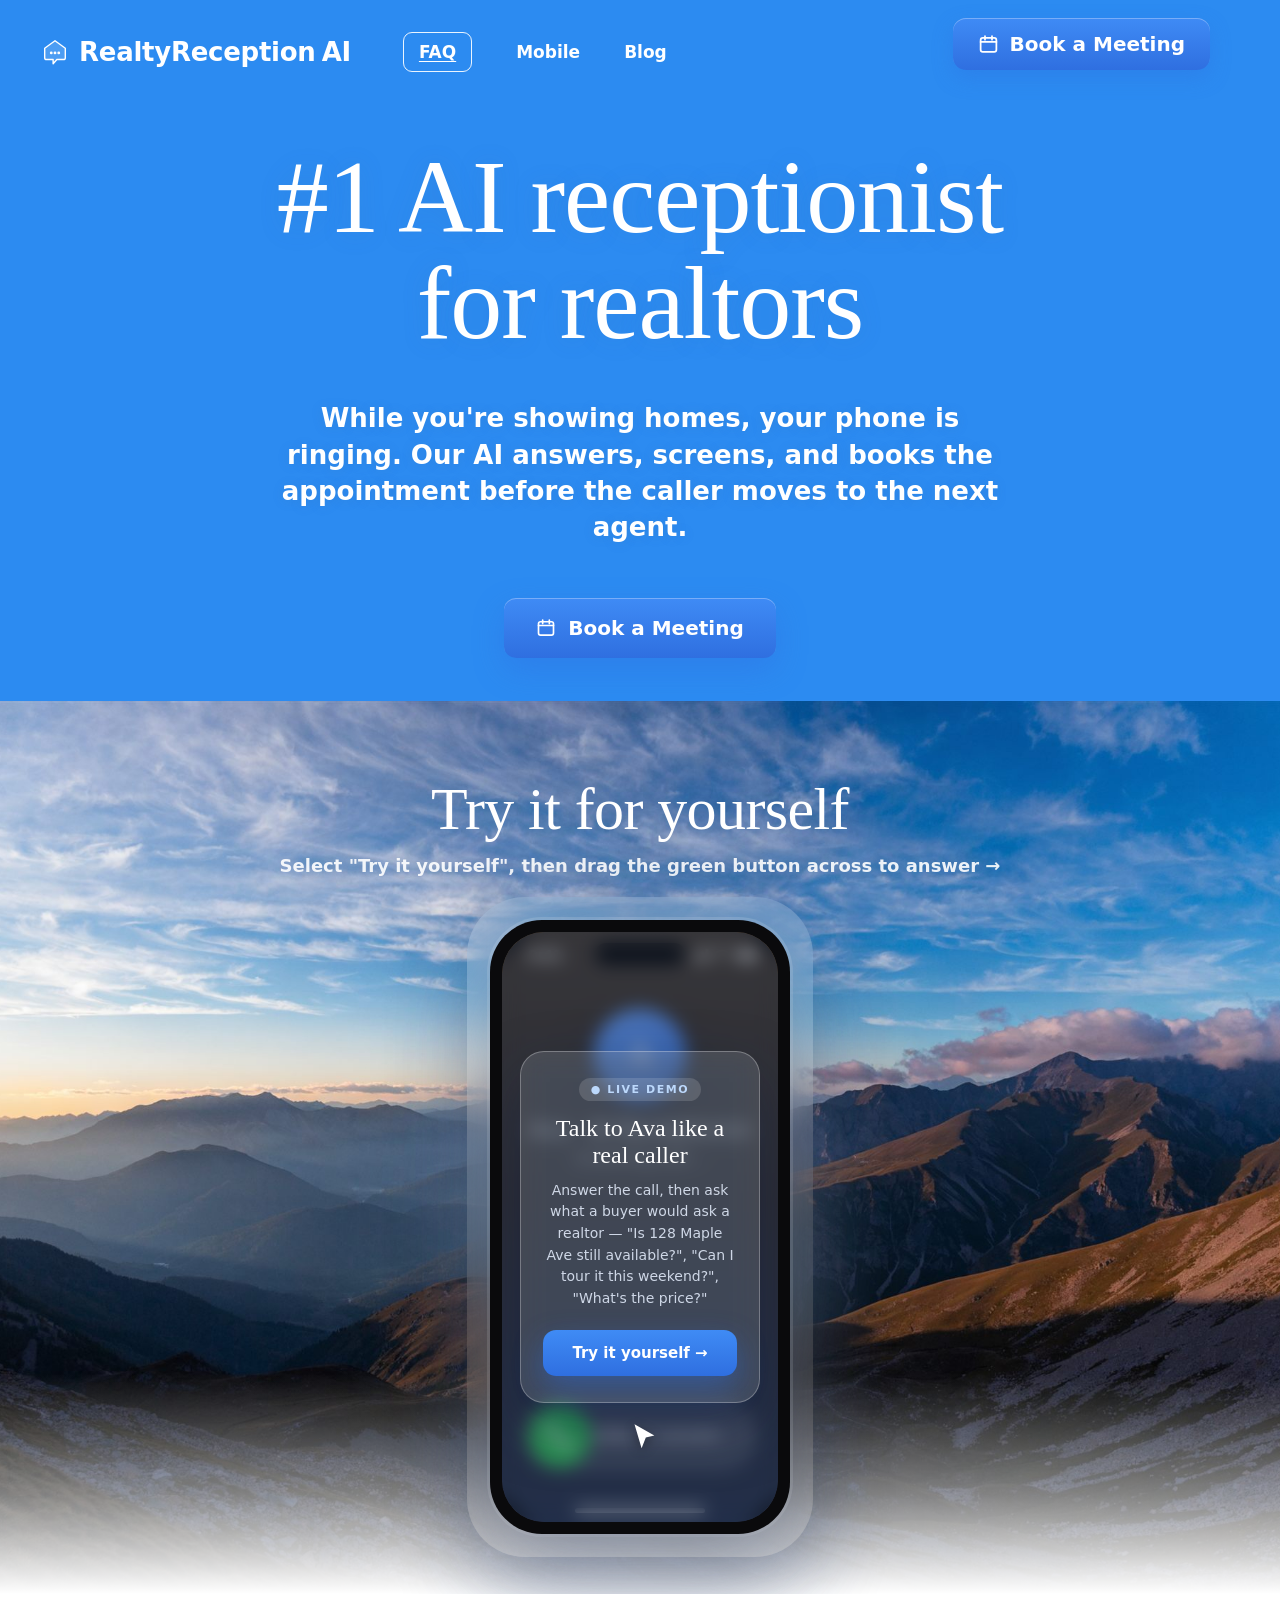
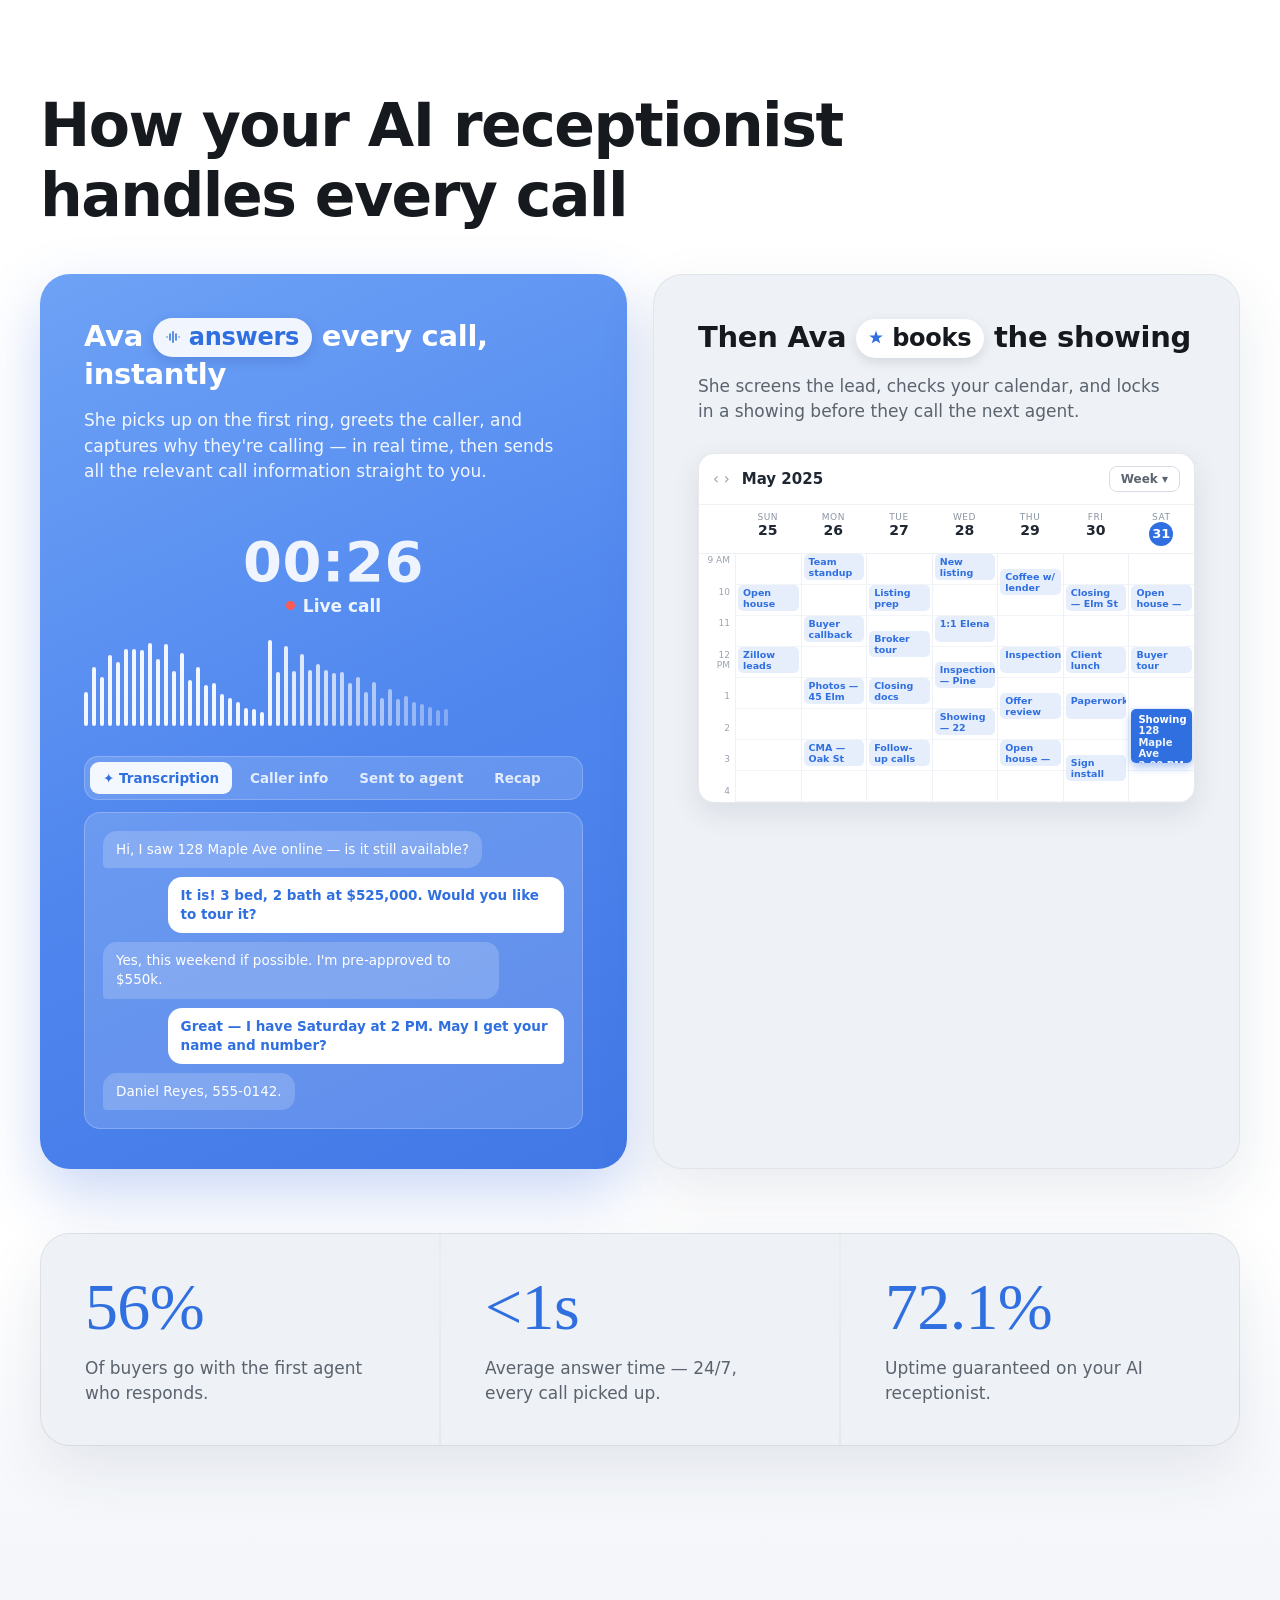
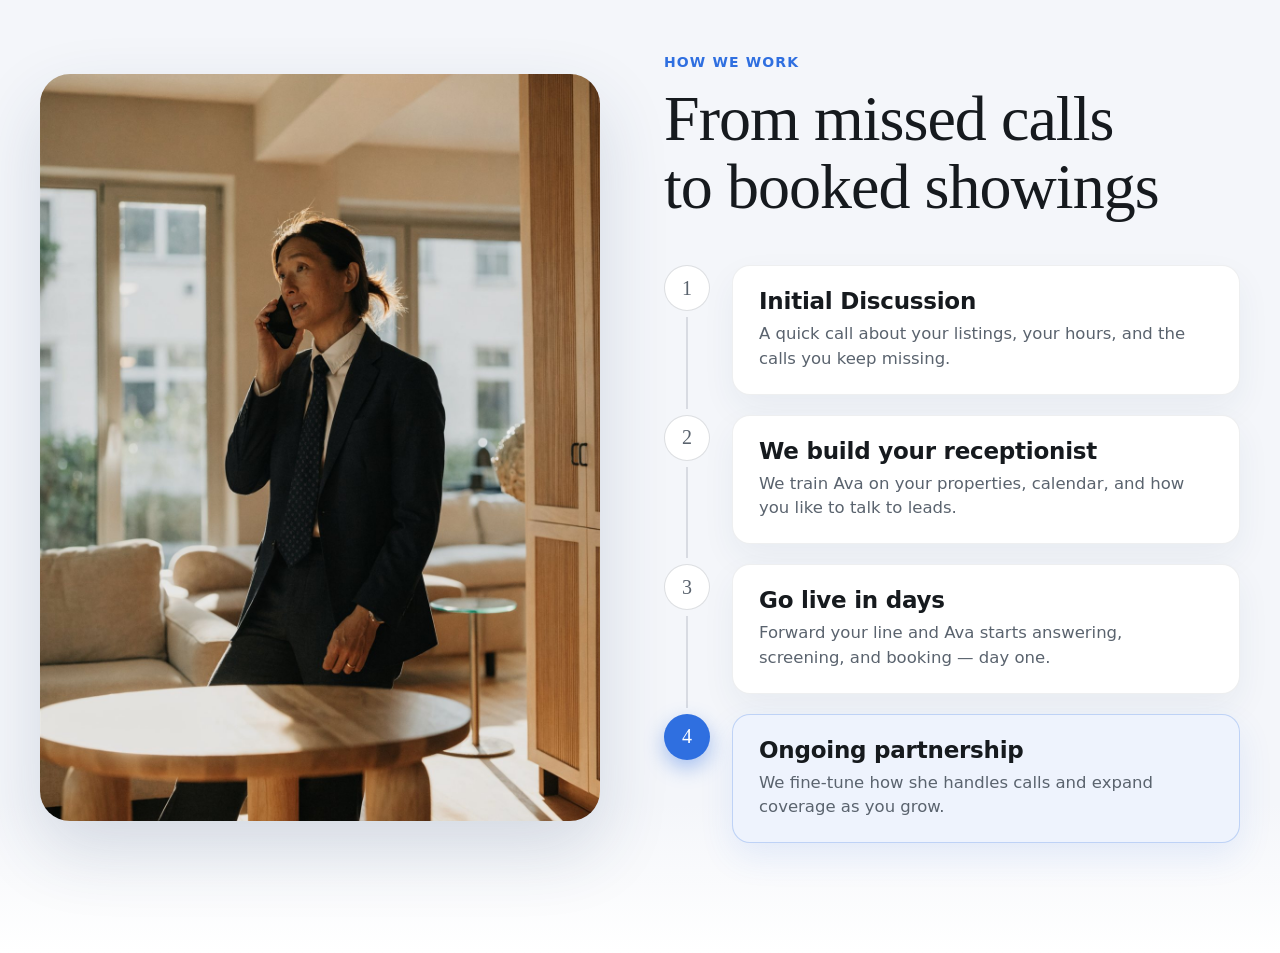
==== commit 44ebf970: "Add how-we-work section: photo and 4-step timeline Co-Authored-By: Claude Sonnet 5 <noreply@anthropi" ====
--- a/index.html
+++ b/index.html
@@ -316,7 +316,35 @@
     </div>
   </div>
 </section>
-<!-- HOW WE WORK SECTION -->
+<section class="how-we-work" id="how-we-work">
+  <div class="how-we-work__inner">
+    <div class="how-we-work__image">
+      <img src="assets/how-we-work-a.jpg" alt="Realtor on a call in a bright modern home">
+    </div>
+    <div class="how-we-work__content">
+      <span class="how-we-work__eyebrow">How we work</span>
+      <h2>From missed calls to booked showings</h2>
+      <div class="steps">
+        <div class="step">
+          <div class="step__rail"><div class="step__marker">1</div><div class="step__line"></div></div>
+          <div class="step__body"><h3>Initial Discussion</h3><p>A quick call about your listings, your hours, and the calls you keep missing.</p></div>
+        </div>
+        <div class="step">
+          <div class="step__rail"><div class="step__marker">2</div><div class="step__line"></div></div>
+          <div class="step__body"><h3>We build your receptionist</h3><p>We train Ava on your properties, calendar, and how you like to talk to leads.</p></div>
+        </div>
+        <div class="step">
+          <div class="step__rail"><div class="step__marker">3</div><div class="step__line"></div></div>
+          <div class="step__body"><h3>Go live in days</h3><p>Forward your line and Ava starts answering, screening, and booking — day one.</p></div>
+        </div>
+        <div class="step step--last">
+          <div class="step__rail"><div class="step__marker step__marker--active">4</div></div>
+          <div class="step__body step__body--active"><h3>Ongoing partnership</h3><p>We fine-tune how she handles calls and expand coverage as you grow.</p></div>
+        </div>
+      </div>
+    </div>
+  </div>
+</section>
 <!-- FINAL CTA -->
 <!-- FOOTER -->
 <script type="module" src="js/main.js"></script>
--- a/css/styles.css
+++ b/css/styles.css
@@ -135,6 +135,11 @@
   .stat { padding: 28px 26px; }
   .stat__value { font-size: 52px; }
   .stat__caption { font-size: 15.5px; margin-top: 10px; }
+
+  .how-we-work { padding: 56px 20px 64px; }
+  .how-we-work__inner { grid-template-columns: 1fr; gap: 0; }
+  .how-we-work__image { aspect-ratio: 4/5; margin-bottom: 34px; }
+  .how-we-work__content h2 { font-size: 40px; margin: 12px 0 32px; }
 }
 
 /* ===== PHONE DEMO ===== */
@@ -277,3 +282,20 @@
 .stat { background: var(--surface-soft); padding: 40px 44px; }
 .stat__value { font-family: var(--font-serif); font-weight: 500; font-size: 66px; line-height: 1; letter-spacing: -.01em; color: #2f6fe0; }
 .stat__caption { font-size: 17px; line-height: 1.45; color: var(--ink-soft); margin: 16px 0 0; max-width: 280px; }
+
+/* ===== HOW WE WORK ===== */
+.how-we-work { width: 100%; background: linear-gradient(180deg,#f4f6fa 0%,#f4f6fa 85%,#ffffff 100%); padding: 96px 40px 110px; }
+.how-we-work__inner { max-width: 1440px; margin: 0 auto; display: grid; grid-template-columns: minmax(0,560px) 1fr; gap: 64px; align-items: center; }
+.how-we-work__image { position: relative; width: 100%; aspect-ratio: 3/4; border-radius: 30px; overflow: hidden; box-shadow: 0 30px 70px rgba(40,60,100,.16); }
+.how-we-work__image img { width: 100%; height: 100%; object-fit: cover; }
+.how-we-work__eyebrow { display: inline-flex; align-items: center; gap: 8px; color: #2f6fe0; font-weight: 800; font-size: 14px; letter-spacing: .08em; text-transform: uppercase; }
+.how-we-work__content h2 { font-family: var(--font-serif); font-weight: 500; font-size: 64px; line-height: 1.06; letter-spacing: -.015em; color: var(--ink); margin: 14px 0 44px; text-wrap: balance; }
+.step { display: flex; gap: 22px; }
+.step__rail { display: flex; flex-direction: column; align-items: center; flex: none; }
+.step__marker { width: 46px; height: 46px; border-radius: 50%; background: #fff; border: 1.5px solid rgba(20,30,50,.14); display: flex; align-items: center; justify-content: center; font-family: var(--font-serif); font-size: 20px; color: var(--ink-soft); }
+.step__marker--active { background: #2f6fe0; border: none; color: #fff; box-shadow: 0 8px 20px rgba(47,111,224,.4); }
+.step__line { flex: 1; width: 2px; background: rgba(20,30,50,.12); margin: 6px 0; }
+.step__body { flex: 1; background: #fff; border: 1px solid rgba(20,30,50,.07); border-radius: 18px; padding: 22px 26px; box-shadow: 0 14px 34px rgba(40,60,100,.06); margin-bottom: 20px; }
+.step__body--active { background: #eef3fd; border-color: rgba(47,111,224,.25); box-shadow: 0 14px 34px rgba(47,111,224,.1); margin-bottom: 0; }
+.step__body h3 { font-size: 23px; font-weight: 800; letter-spacing: -.01em; color: var(--ink); margin: 0; }
+.step__body p { font-size: 16.5px; line-height: 1.5; color: var(--ink-soft); margin: 8px 0 0; }
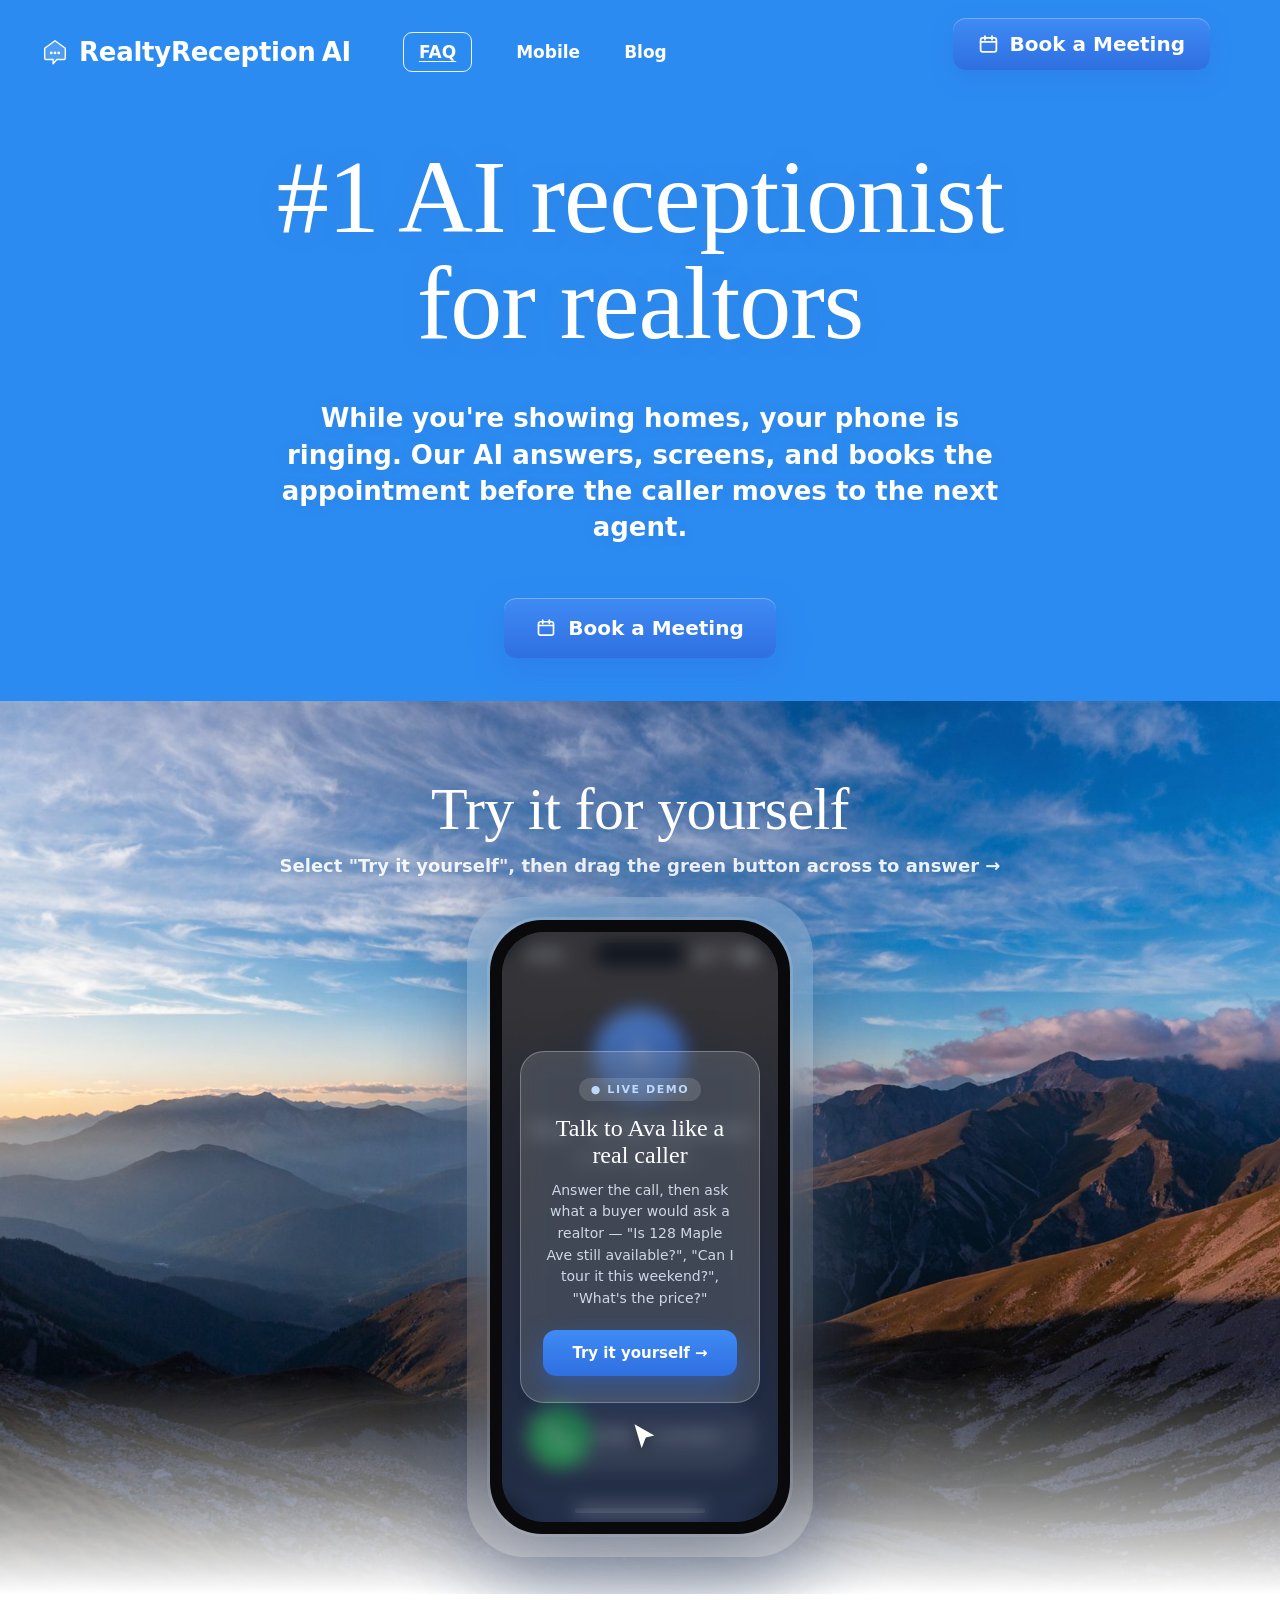
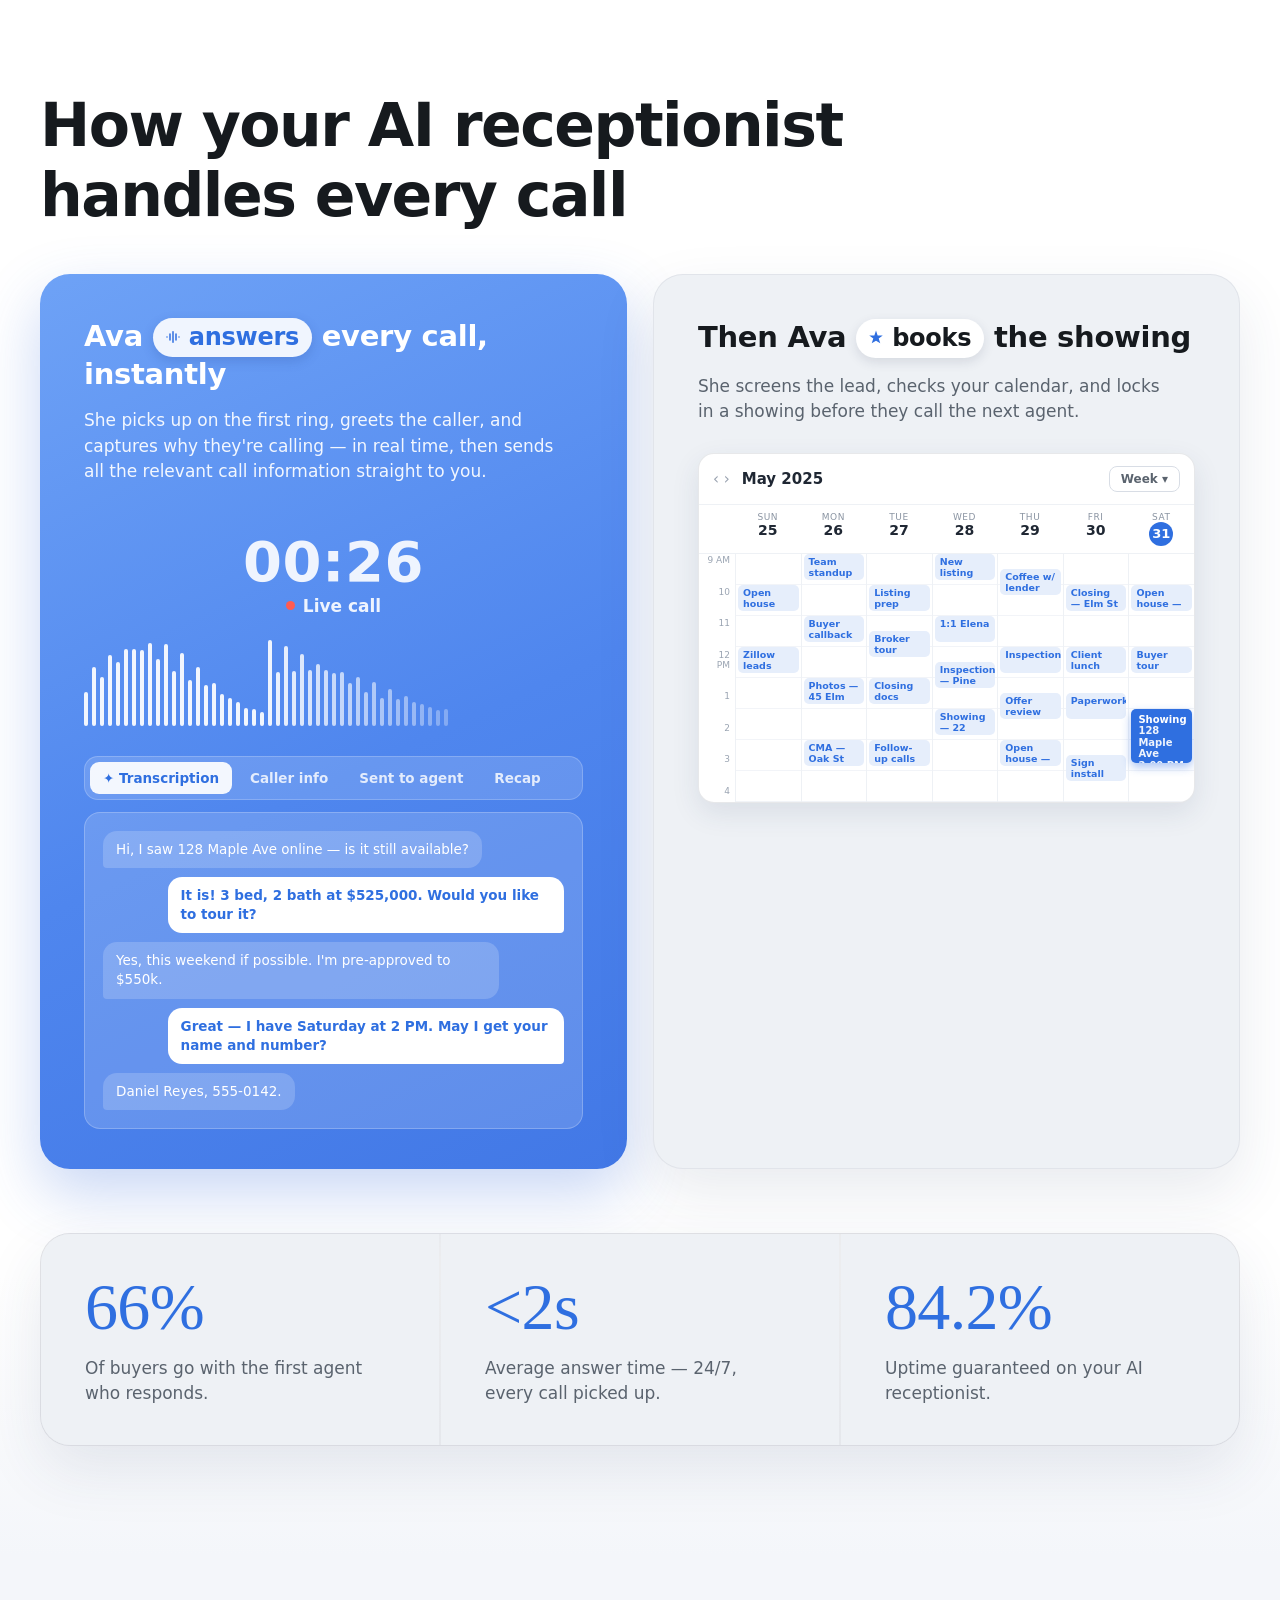
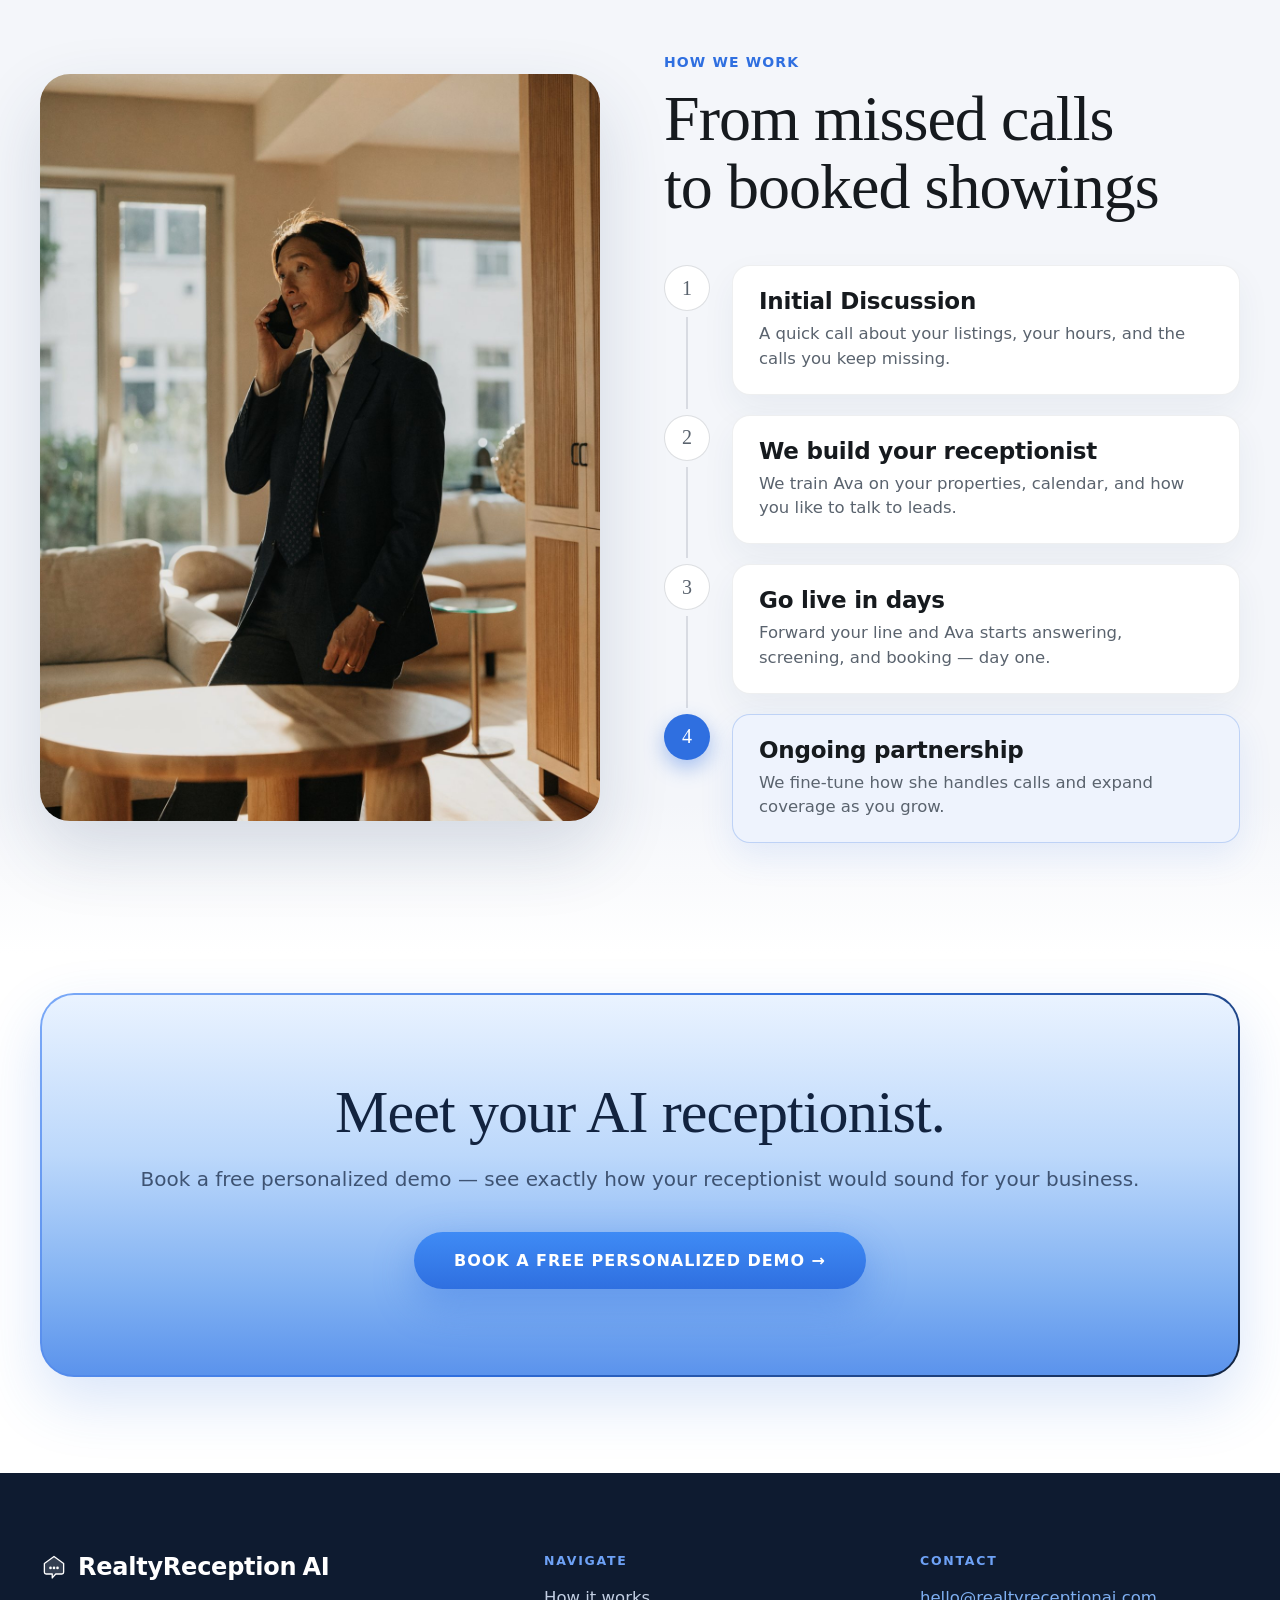
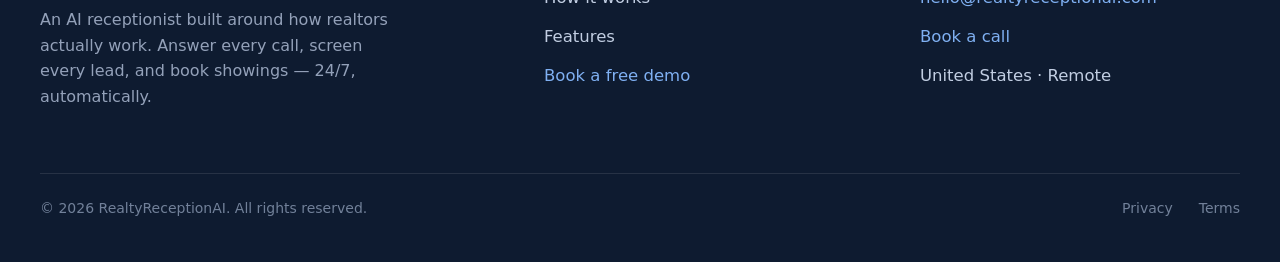
==== commit 87466655: "Add final CTA (gradient ring) and footer Co-Authored-By: Claude Sonnet 5 <noreply@anthropic.com>" ====
--- a/index.html
+++ b/index.html
@@ -345,8 +345,45 @@
     </div>
   </div>
 </section>
-<!-- FINAL CTA -->
-<!-- FOOTER -->
+<section class="cta-final">
+  <div class="cta-final__ring">
+    <div class="cta-final__inner">
+      <h2>Meet your AI receptionist.</h2>
+      <p>Book a free personalized demo — see exactly how your receptionist would sound for your business.</p>
+      <a href="https://calendly.com/andre-devilladesign/free-20-minute-chat" target="_blank" rel="noopener" class="cta-final__btn">Book a free personalized demo →</a>
+    </div>
+  </div>
+</section>
+
+<footer class="footer">
+  <div class="footer__inner">
+    <div class="footer__grid">
+      <div class="footer__brand">
+        <a href="#" class="footer__logo">
+          <svg width="28" height="28" viewBox="0 0 64 64" fill="none"><path d="M32 8 L54 24 V44 a4 4 0 0 1-4 4 H36 l-8 9 v-9 H14 a4 4 0 0 1-4-4 V24 Z" fill="rgba(255,255,255,.16)" stroke="#fff" stroke-width="3" stroke-linejoin="round"/><circle cx="24" cy="34" r="3" fill="#fff"/><circle cx="32" cy="34" r="3" fill="#fff"/><circle cx="40" cy="34" r="3" fill="#fff"/></svg>
+          <span>RealtyReception<span class="nav__logo-ai">AI</span></span>
+        </a>
+        <p>An AI receptionist built around how realtors actually work. Answer every call, screen every lead, and book showings — 24/7, automatically.</p>
+      </div>
+      <div class="footer__col">
+        <div class="footer__col-title">Navigate</div>
+        <a href="#how-we-work">How it works</a>
+        <a href="#">Features</a>
+        <a href="https://calendly.com/andre-devilladesign/free-20-minute-chat" target="_blank" rel="noopener">Book a free demo</a>
+      </div>
+      <div class="footer__col">
+        <div class="footer__col-title">Contact</div>
+        <a href="mailto:hello@realtyreceptionai.com">hello@realtyreceptionai.com</a>
+        <a href="https://calendly.com/andre-devilladesign/free-20-minute-chat" target="_blank" rel="noopener">Book a call</a>
+        <span>United States · Remote</span>
+      </div>
+    </div>
+    <div class="footer__bottom">
+      <span>© 2026 RealtyReceptionAI. All rights reserved.</span>
+      <div class="footer__legal"><a href="#">Privacy</a><a href="#">Terms</a></div>
+    </div>
+  </div>
+</footer>
 <script type="module" src="js/main.js"></script>
 </body>
 </html>
--- a/css/styles.css
+++ b/css/styles.css
@@ -140,6 +140,17 @@
   .how-we-work__inner { grid-template-columns: 1fr; gap: 0; }
   .how-we-work__image { aspect-ratio: 4/5; margin-bottom: 34px; }
   .how-we-work__content h2 { font-size: 40px; margin: 12px 0 32px; }
+
+  .cta-final { padding: 24px 20px 56px; }
+  .cta-final__ring { border-radius: 28px; }
+  .cta-final__inner { padding: 52px 24px; border-radius: 26px; }
+  .cta-final__inner h2 { font-size: 38px; line-height: 1.08; }
+  .cta-final__inner p { font-size: 16px; }
+  .cta-final__btn { margin-top: 28px; padding: 16px 26px; font-size: 14px; }
+
+  .footer { padding: 52px 22px 36px; }
+  .footer__grid { grid-template-columns: 1fr; gap: 34px; }
+  .footer__bottom { flex-direction: column; gap: 12px; }
 }
 
 /* ===== PHONE DEMO ===== */
@@ -299,3 +310,26 @@
 .step__body--active { background: #eef3fd; border-color: rgba(47,111,224,.25); box-shadow: 0 14px 34px rgba(47,111,224,.1); margin-bottom: 0; }
 .step__body h3 { font-size: 23px; font-weight: 800; letter-spacing: -.01em; color: var(--ink); margin: 0; }
 .step__body p { font-size: 16.5px; line-height: 1.5; color: var(--ink-soft); margin: 8px 0 0; }
+
+/* ===== FINAL CTA ===== */
+.cta-final { width: 100%; background: #ffffff; padding: 40px 40px 96px; }
+.cta-final__ring { max-width: 1440px; margin: 0 auto; border-radius: 34px; padding: 2px; background: linear-gradient(135deg,#7ba9f7 0%,#2f6fe0 50%,#12233f 100%); box-shadow: 0 24px 60px rgba(47,111,224,.18); }
+.cta-final__inner { border-radius: 32px; background: linear-gradient(180deg,#eaf3ff 0%,#bcd8fb 42%,#7fb0f2 78%,#5b93ec 100%); padding: 86px 40px; text-align: center; }
+.cta-final__inner h2 { font-family: var(--font-serif); font-weight: 400; font-size: 60px; line-height: 1.05; letter-spacing: -.015em; color: #12233f; margin: 0; text-wrap: balance; }
+.cta-final__inner p { font-size: 20px; line-height: 1.5; color: rgba(18,35,63,.72); margin: 20px 0 0; text-wrap: balance; }
+.cta-final__btn { display: inline-flex; align-items: center; gap: 10px; margin-top: 38px; padding: 19px 40px; border-radius: 999px; background: linear-gradient(180deg,#3f8bf5,#2f6fe0); color: #fff; font-size: 16px; font-weight: 800; letter-spacing: .06em; text-transform: uppercase; box-shadow: 0 14px 40px rgba(47,111,224,.4); }
+.cta-final__btn:hover { opacity: .85; }
+
+/* ===== FOOTER ===== */
+.footer { width: 100%; background: #0e1b30; padding: 80px 40px 46px; }
+.footer__inner { max-width: 1440px; margin: 0 auto; }
+.footer__grid { display: grid; grid-template-columns: 1.4fr 1fr 1fr; gap: 56px; }
+.footer__logo { display: inline-flex; align-items: center; gap: 10px; font-weight: 800; font-size: 24px; letter-spacing: -.01em; color: #fff; }
+.footer__brand p { font-size: 16px; line-height: 1.6; color: rgba(200,214,238,.72); margin: 22px 0 0; max-width: 360px; }
+.footer__col-title { font-size: 12.5px; font-weight: 800; letter-spacing: .14em; text-transform: uppercase; color: #6ea2f6; }
+.footer__col { display: flex; flex-direction: column; }
+.footer__col a, .footer__col span { font-size: 16.5px; color: rgba(214,226,246,.9); margin-top: 20px; }
+.footer__col a[href^="mailto"], .footer__col a[href^="https://calendly"] { color: #7fb0f2; }
+.footer__bottom { margin-top: 64px; padding-top: 26px; border-top: 1px solid rgba(255,255,255,.1); display: flex; justify-content: space-between; flex-wrap: wrap; gap: 14px; font-size: 14px; color: rgba(180,196,224,.6); }
+.footer__legal { display: flex; gap: 26px; }
+.footer__legal a { color: rgba(180,196,224,.6); margin-top: 0; }
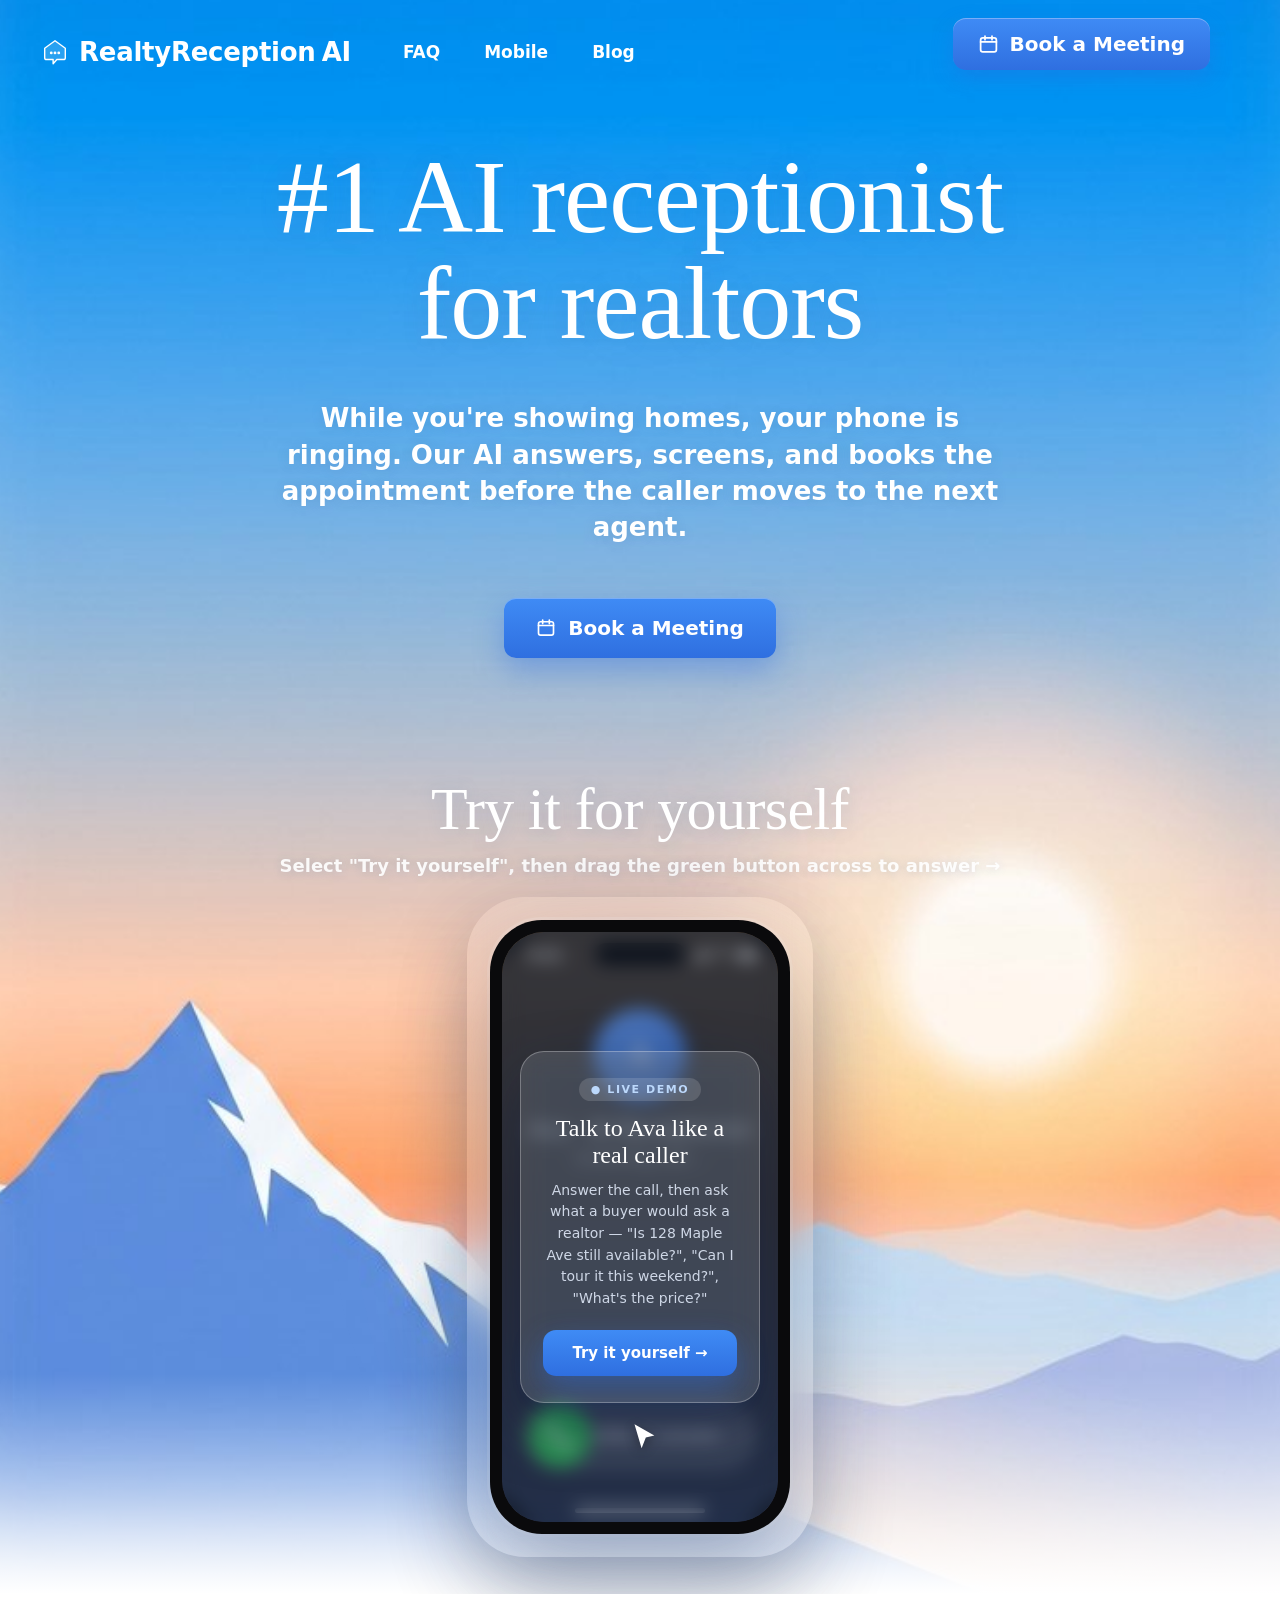
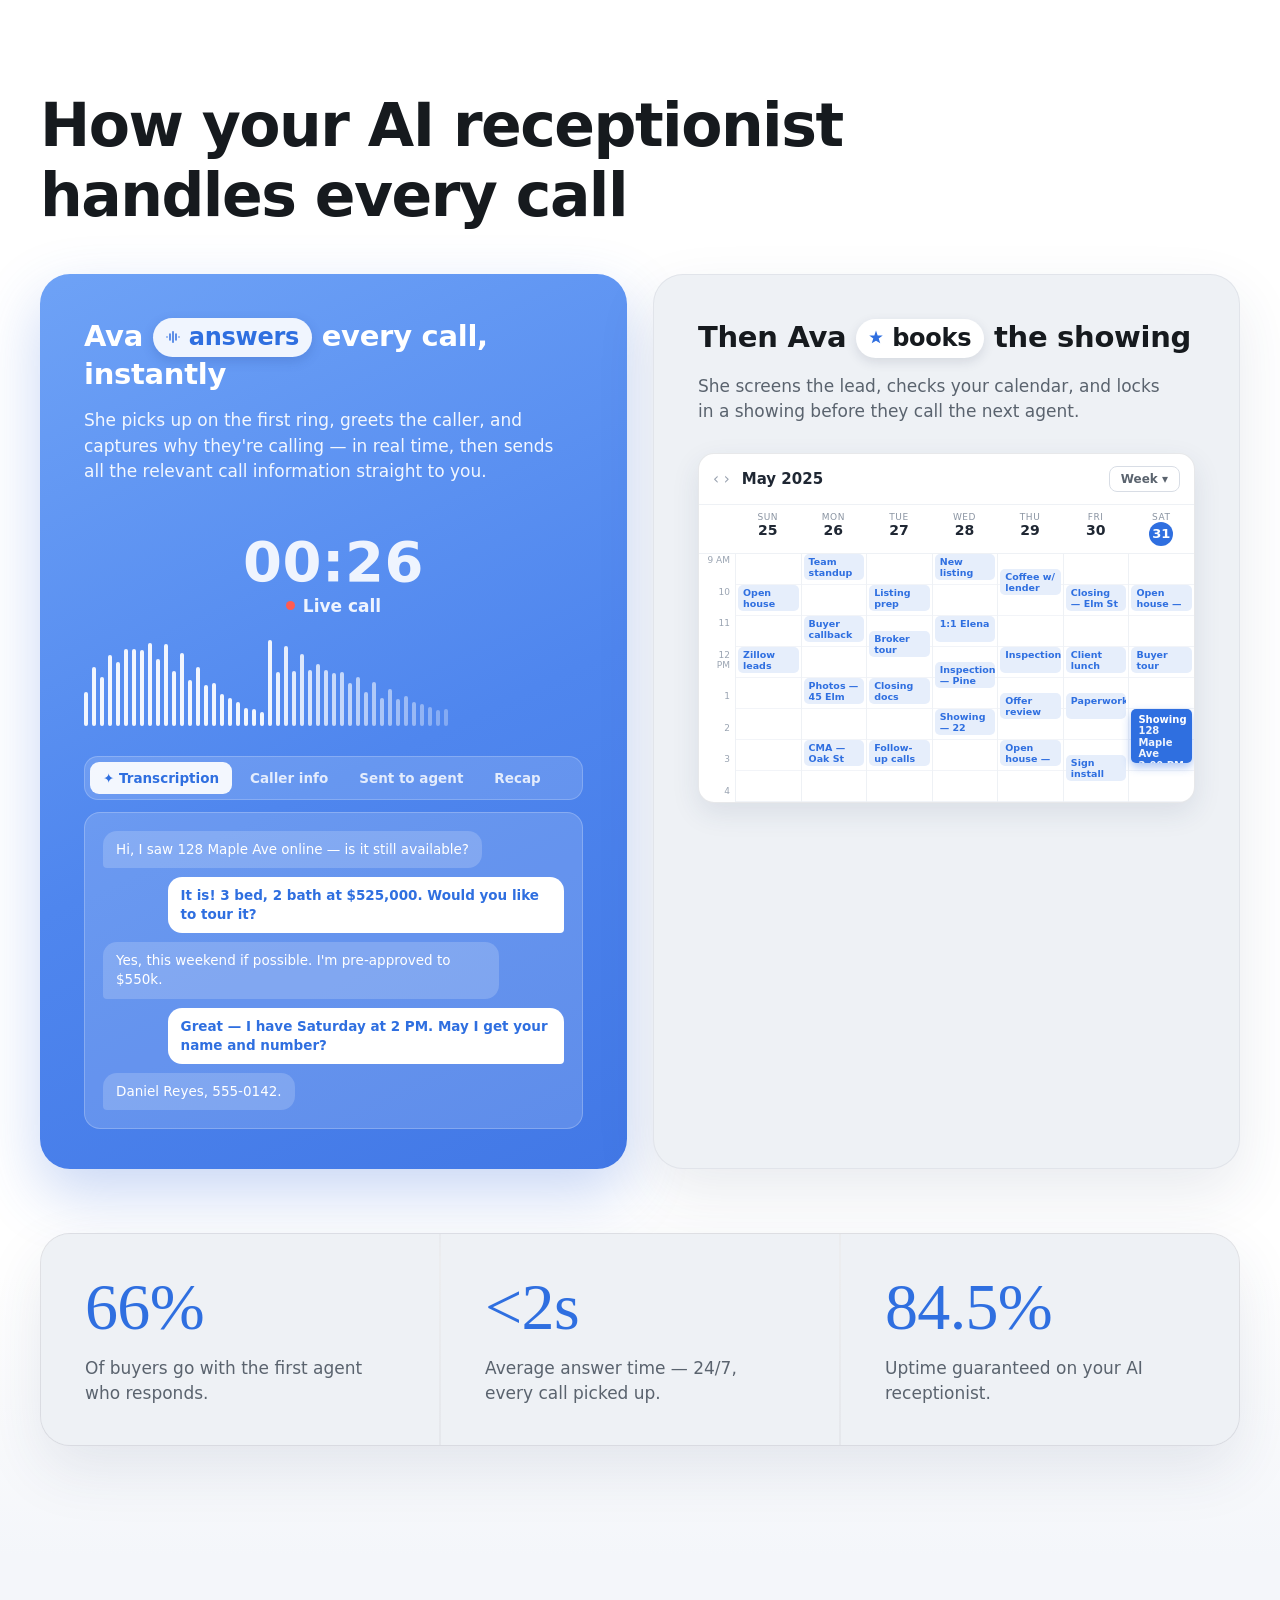
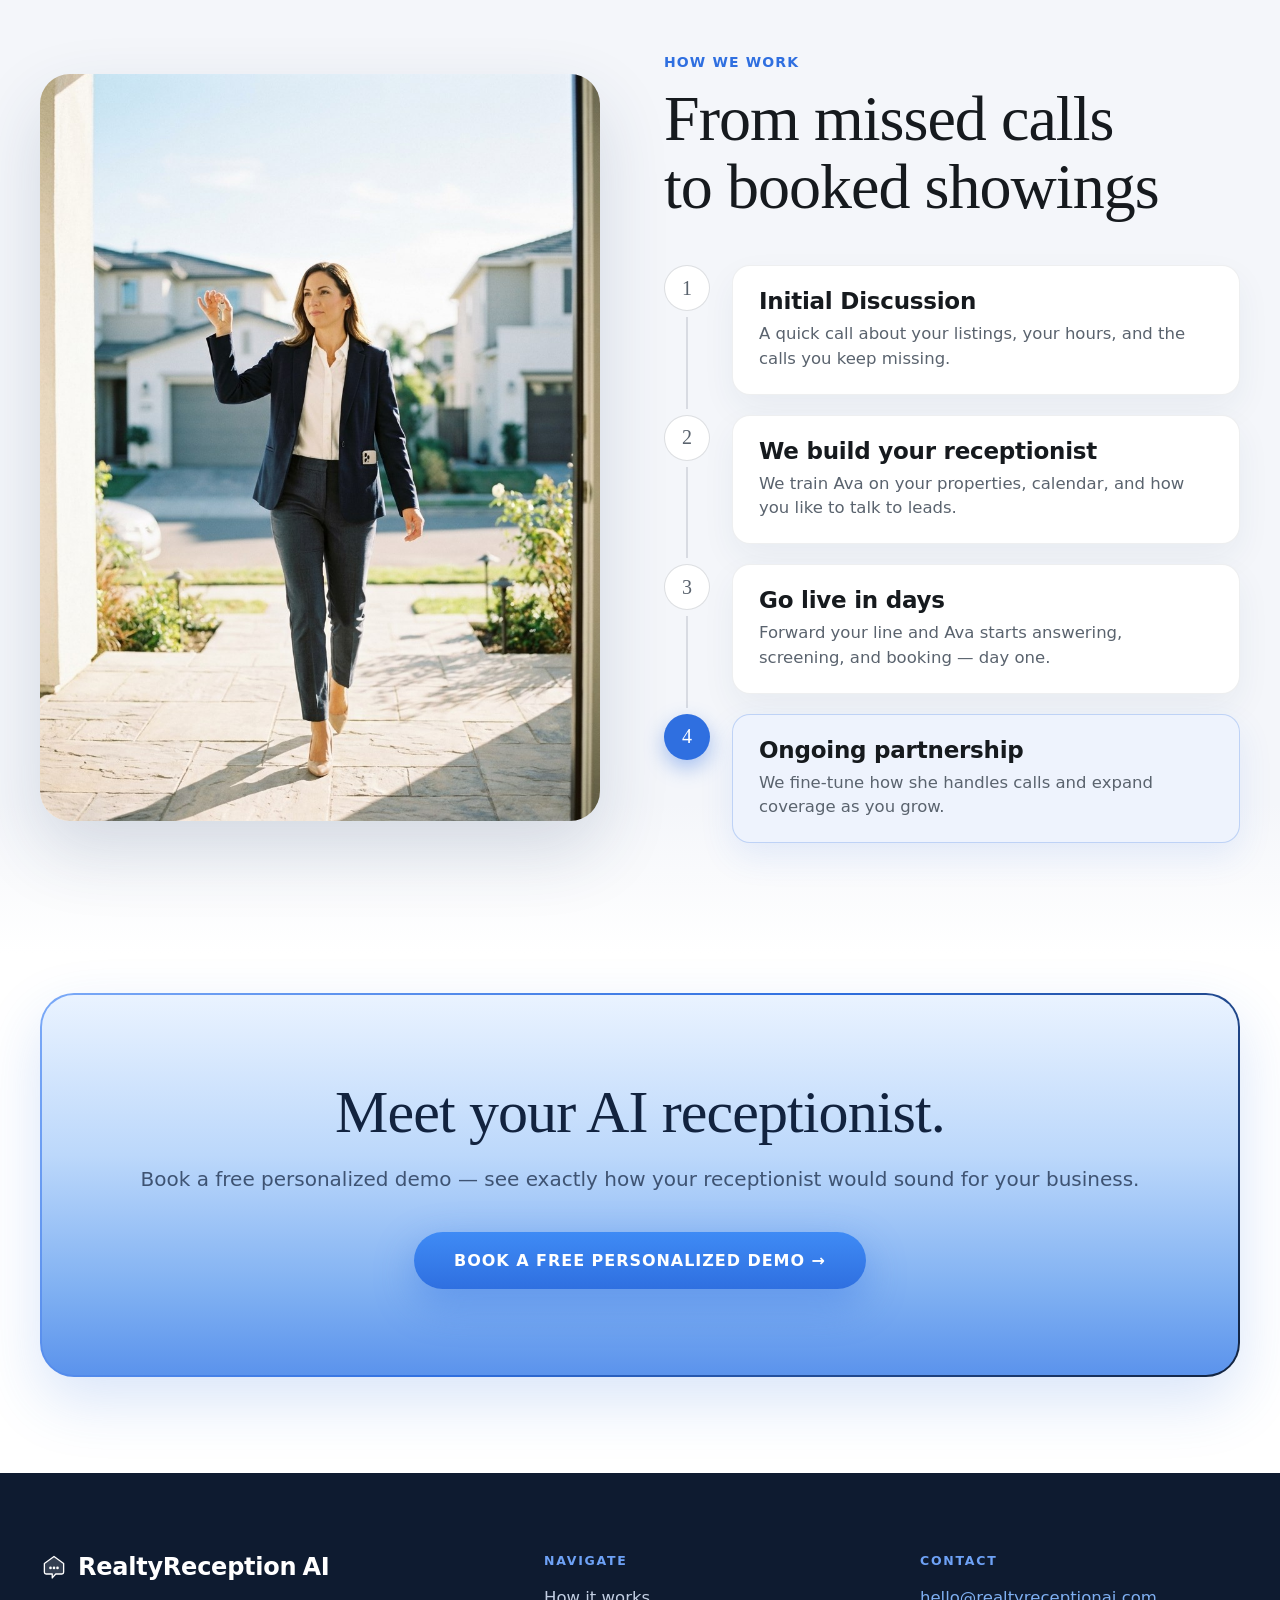
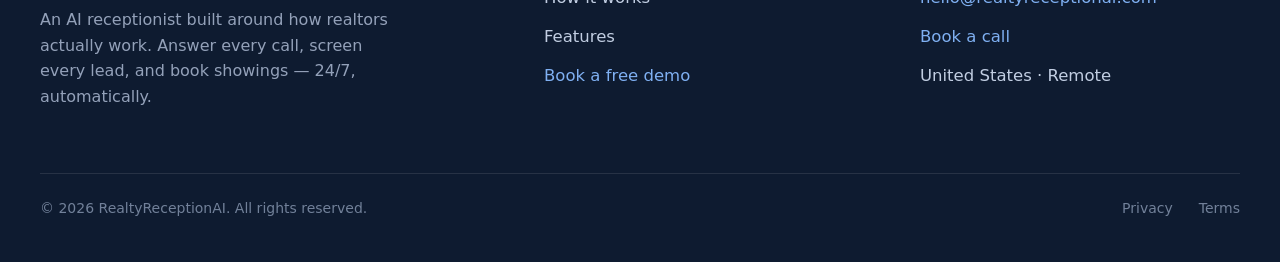
==== commit dddd2204: "Add FAQ page with accordion, and wire up FAQ nav link site-wide Implements the FAQ marketing page fr" ====
--- a/index.html
+++ b/index.html
@@ -17,7 +17,7 @@
       <svg width="30" height="30" viewBox="0 0 64 64" fill="none"><path d="M32 8 L54 24 V44 a4 4 0 0 1-4 4 H36 l-8 9 v-9 H14 a4 4 0 0 1-4-4 V24 Z" fill="rgba(255,255,255,.16)" stroke="#fff" stroke-width="3" stroke-linejoin="round"/><circle cx="24" cy="34" r="3" fill="#fff"/><circle cx="32" cy="34" r="3" fill="#fff"/><circle cx="40" cy="34" r="3" fill="#fff"/></svg>
       <span>RealtyReception<span class="nav__logo-ai">AI</span></span>
     </a>
-    <a href="#" class="nav__link nav__link--faq">FAQ</a>
+    <a href="faq.html" class="nav__link">FAQ</a>
     <a href="#" class="nav__link">Mobile</a>
     <a href="#" class="nav__link">Blog</a>
     <a href="https://calendly.com/andre-devilladesign/free-20-minute-chat" target="_blank" rel="noopener" class="nav__cta">
@@ -41,6 +41,7 @@
     <a href="#how-we-work" class="mnav__item">How it works</a>
     <a href="#" class="mnav__item">Features</a>
     <a href="#" class="mnav__item">Pricing</a>
+    <a href="faq.html" class="mnav__item">FAQ</a>
     <a href="https://calendly.com/andre-devilladesign/free-20-minute-chat" target="_blank" rel="noopener" class="mnav__item mnav__item--cta">
       <svg width="18" height="18" viewBox="0 0 24 24" fill="none" stroke="#fff" stroke-width="2" stroke-linecap="round" stroke-linejoin="round"><rect x="3" y="4.5" width="18" height="16" rx="2.5"/><path d="M3 9h18M8 2.5v4M16 2.5v4"/></svg>
       Book a Meeting
--- a/css/styles.css
+++ b/css/styles.css
@@ -55,6 +55,10 @@
   15% { transform: translateX(0) scale(.85); opacity: 1; }
   80% { transform: translateX(150px) scale(.85); opacity: 1; }
   100% { transform: translateX(150px) scale(1); opacity: 0; }
+}
+@keyframes avatarGlow {
+  0%, 100% { box-shadow: 0 10px 26px rgba(20,40,90,.4), 0 0 0 0 rgba(110,162,246,.55); }
+  50% { box-shadow: 0 10px 26px rgba(20,40,90,.4), 0 0 0 12px rgba(110,162,246,0); }
 }
 
 /* ===== NAV (desktop) ===== */
@@ -81,77 +85,6 @@
 .hero__demo-heading h2 { font-family: var(--font-serif); font-weight: 400; font-size: 60px; line-height: 1.05; letter-spacing: -.01em; color: #fff; margin: 0; text-shadow: 0 1px 18px rgba(60,110,170,.2); }
 .hero__demo-heading p { font-weight: 700; font-size: 18px; color: rgba(255,255,255,.9); margin: 14px 0 0; text-shadow: 0 1px 10px rgba(60,110,170,.2); }
 .hero__fade { position: absolute; left: 0; right: 0; bottom: 0; height: 220px; background: linear-gradient(180deg, rgba(255,255,255,0) 0%, rgba(255,255,255,.5) 55%, #ffffff 100%); pointer-events: none; z-index: 2; }
-
-/* ===== MOBILE (<=900px) ===== */
-@media (max-width: 900px) {
-  .nav { display: none; }
-  .mnav { display: block; }
-  .mnav__bar { position: fixed; top: 0; left: 0; right: 0; z-index: 30; display: flex; align-items: center; justify-content: space-between; padding: 14px 18px; background: #0e1b30; box-shadow: 0 8px 24px rgba(8,16,34,.28); }
-  .mnav__logo { display: flex; align-items: center; gap: 7px; font-weight: 800; font-size: 19px; letter-spacing: -.01em; color: #fff; }
-  .mnav__toggle { display: flex; flex-direction: column; justify-content: center; gap: 5px; width: 42px; height: 42px; padding: 0 10px; border: none; background: rgba(255,255,255,.16); border-radius: 11px; }
-  .mnav__toggle span { height: 2px; background: #fff; border-radius: 2px; }
-  .mnav__menu { position: fixed; top: 64px; left: 0; right: 0; z-index: 29; transform: translateY(-12px); opacity: 0; pointer-events: none; transition: transform .32s cubic-bezier(.4,0,.2,1), opacity .32s ease; display: flex; flex-direction: column; gap: 4px; background: rgba(14,27,48,.92); backdrop-filter: blur(20px); -webkit-backdrop-filter: blur(20px); border-radius: 18px; margin: 0 18px; padding: 16px; box-shadow: 0 20px 50px rgba(8,16,34,.4); }
-  .mnav__menu.is-open { transform: translateY(0); opacity: 1; pointer-events: auto; }
-  .mnav__item { padding: 13px 14px; border-radius: 11px; font-weight: 700; font-size: 17px; color: #eaf1fb; }
-  .mnav__item--cta { margin-top: 6px; display: flex; align-items: center; justify-content: center; gap: 9px; padding: 15px; background: linear-gradient(180deg,#3f8bf5,#2f6fe0); color: #fff; border-radius: 12px; }
-
-  .hero { background-size: 165% auto; padding-bottom: 40px; }
-  .hero__spacer { height: 88px; background: #0e1b30; }
-  .hero__content { padding: 34px 22px 0; }
-  .hero__title { font-size: 46px; line-height: 1.03; }
-  .hero__subtitle { font-size: 17px; line-height: 1.45; margin-top: 22px; }
-  .hero__cta { margin-top: 30px; padding: 16px 28px; font-size: 18px; }
-  .hero__demo-heading { margin-top: 70px; }
-  .hero__demo-heading h2 { font-size: 32px; }
-
-  .hero__phone-outer { margin-top: 70px; height: 534px; display: flex; justify-content: center; align-items: flex-start; }
-  .phone-wrap { transform: scale(.87); transform-origin: top center; }
-
-  .calls-section { padding: 56px 20px 64px; }
-  .calls-section__heading { font-size: 34px; margin: 0 0 28px; }
-  .calls-section__cards { flex-direction: column; gap: 22px; }
-  .call-card { flex: none; border-radius: 26px; padding: 30px 24px; }
-  .call-card--answer { padding-bottom: 30px; }
-  .call-card h3 { font-size: 24px; line-height: 1.24; }
-  .call-card p { font-size: 15.5px; margin-top: 14px; }
-  .call-card__pill { font-size: 20px; padding: 4px 11px 4px 9px; }
-  .call-card__timer { margin: 30px 0 4px; }
-  .call-card__timer-value { font-size: 46px; }
-  .call-card__timer-label { font-size: 15px; }
-  .waveform { gap: 3px; height: 76px; margin-top: 8px; }
-  .waveform__bar { flex: 1 1 0; width: auto; }
-  .call-card__panel { margin-top: 26px; padding-top: 0; }
-  .tabs { gap: 4px; border-radius: 13px; padding: 4px; }
-  .tab { padding: 7px 11px; font-size: 12.5px; border-radius: 8px; }
-  .tab-content { margin-top: 10px; border-radius: 15px; padding: 16px; min-height: 240px; }
-  .transcript { font-size: 13px; }
-  .caller-info { font-size: 13.5px; gap: 11px 16px; }
-  .sent-email, .recap { font-size: 13px; }
-
-  .calendar { display: none; }
-  .calendar-mobile { display: block; margin-top: 24px; border-radius: 15px; background: #fff; border: 1px solid rgba(20,30,50,.1); box-shadow: 0 10px 28px rgba(40,60,100,.1); overflow: hidden; color: #3c4450; }
-
-  .stats { grid-template-columns: 1fr; gap: 2px; border-radius: 26px; margin-top: 34px; }
-  .stat { padding: 28px 26px; }
-  .stat__value { font-size: 52px; }
-  .stat__caption { font-size: 15.5px; margin-top: 10px; }
-
-  .how-we-work { padding: 56px 20px 64px; }
-  .how-we-work__inner { grid-template-columns: 1fr; gap: 0; }
-  .how-we-work__image { aspect-ratio: 4/5; margin-bottom: 34px; }
-  .how-we-work__content h2 { font-size: 40px; margin: 12px 0 32px; }
-
-  .cta-final { padding: 24px 20px 56px; }
-  .cta-final__ring { border-radius: 28px; }
-  .cta-final__inner { padding: 52px 24px; border-radius: 26px; }
-  .cta-final__inner h2 { font-size: 38px; line-height: 1.08; }
-  .cta-final__inner p { font-size: 16px; }
-  .cta-final__btn { margin-top: 28px; padding: 16px 26px; font-size: 14px; }
-
-  .footer { padding: 52px 22px 36px; }
-  .footer__grid { grid-template-columns: 1fr; gap: 34px; }
-  .footer__bottom { flex-direction: column; gap: 12px; }
-}
 
 /* ===== PHONE DEMO ===== */
 .phone { position: relative; margin-top: 44px; margin-bottom: 60px; display: flex; justify-content: center; }
@@ -194,10 +127,12 @@
 /* phase visibility */
 .phone__screen[data-phase="ringing"] .phone__track { display: block; }
 .phone__screen[data-phase="live"] .phone__controls { display: grid; }
-.phone__screen[data-phase="live"] .phone__end-call { display: flex; }
+.phone__screen[data-phase="live"] .phone__end-call,
+.phone__screen[data-phase="connecting"] .phone__end-call { display: flex; }
 .phone:not(.phone--started) .phone__lock { display: flex; }
 .phone.phone--started .phone__lock { display: none; }
 .phone.phone--started.phone--drag-zero .phone__swipe-hint { display: block; }
+.phone--agent-speaking .phone__avatar { animation: avatarGlow 1.2s ease-in-out infinite; }
 
 /* ===== CALLS SECTION ===== */
 .calls-section { width: 100%; background: linear-gradient(180deg,#ffffff 0%,#ffffff 82%,#f4f6fa 100%); padding: 96px 40px 110px; }
@@ -333,3 +268,115 @@
 .footer__bottom { margin-top: 64px; padding-top: 26px; border-top: 1px solid rgba(255,255,255,.1); display: flex; justify-content: space-between; flex-wrap: wrap; gap: 14px; font-size: 14px; color: rgba(180,196,224,.6); }
 .footer__legal { display: flex; gap: 26px; }
 .footer__legal a { color: rgba(180,196,224,.6); margin-top: 0; }
+
+/* ===== FAQ PAGE ===== */
+.faq-header { width: 100%; background: linear-gradient(180deg,#0e1b30 0%,#173d72 60%,#2f6fe0 130%); padding: 70px 40px 84px; }
+.faq-header__inner { max-width: 900px; margin: 0 auto; text-align: center; }
+.faq-header__eyebrow { font-size: 13px; font-weight: 800; letter-spacing: .16em; text-transform: uppercase; color: #8fc0ff; }
+.faq-header__title { font-family: var(--font-serif); font-weight: 400; font-size: 64px; line-height: 1.04; letter-spacing: -.015em; color: #fff; margin: 16px 0 0; text-wrap: balance; }
+.faq-header__subtitle { font-size: 20px; line-height: 1.55; color: rgba(220,232,252,.82); margin: 18px auto 0; max-width: 560px; }
+
+.faq-list-section { width: 100%; background: #f4f6fa; padding: 56px 40px 20px; }
+.faq-list { max-width: 840px; margin: 0 auto; display: flex; flex-direction: column; gap: 14px; }
+.faq-item { border-radius: 18px; background: #fff; border: 1px solid rgba(20,30,50,.08); box-shadow: 0 12px 30px rgba(40,60,100,.06); overflow: hidden; transition: border-color .25s ease; }
+.faq-item.is-open { border-color: rgba(47,111,224,.35); }
+.faq-item__question { width: 100%; display: flex; align-items: center; justify-content: space-between; gap: 20px; padding: 24px 28px; background: none; border: none; text-align: left; font-family: var(--font-sans); font-size: 20px; font-weight: 800; letter-spacing: -.01em; color: var(--ink); cursor: pointer; }
+.faq-item__icon { flex: none; width: 32px; height: 32px; border-radius: 50%; background: #eef3fd; color: #2f6fe0; display: flex; align-items: center; justify-content: center; font-size: 22px; font-weight: 700; transition: transform .25s ease, background .25s ease, color .25s ease; }
+.faq-item.is-open .faq-item__icon { background: #2f6fe0; color: #fff; transform: rotate(45deg); }
+.faq-item__answer { max-height: 0; overflow: hidden; transition: max-height .3s ease; }
+.faq-item.is-open .faq-item__answer { max-height: 340px; }
+.faq-item__answer p { font-size: 16.5px; line-height: 1.6; color: var(--ink-soft); margin: 0; padding: 0 28px 26px; }
+@media (prefers-reduced-motion: reduce) {
+  .faq-item__icon, .faq-item__answer, .faq-item { transition: none; }
+}
+
+.faq-cta-section { width: 100%; background: #f4f6fa; padding: 44px 40px 72px; }
+.faq-cta { max-width: 840px; margin: 0 auto; border-radius: 26px; background: #eef1f5; border: 1px solid rgba(20,30,50,.07); padding: 52px 44px; text-align: center; }
+.faq-cta h2 { font-size: 34px; font-weight: 800; letter-spacing: -.02em; color: var(--ink); margin: 0; text-wrap: balance; }
+.faq-cta p { font-size: 17.5px; line-height: 1.5; color: var(--ink-soft); margin: 14px auto 0; max-width: 480px; }
+.faq-cta__btn { display: inline-flex; align-items: center; gap: 9px; margin-top: 28px; padding: 16px 30px; border-radius: 999px; background: linear-gradient(180deg,#3f8bf5,#2f6fe0); color: #fff; font-size: 15px; font-weight: 800; letter-spacing: .05em; text-transform: uppercase; box-shadow: 0 14px 34px rgba(47,111,224,.35); }
+.faq-cta__btn:hover { opacity: .85; }
+
+/* ===== MOBILE (<=900px) — kept last so it wins the cascade over all base rules above ===== */
+@media (max-width: 900px) {
+  .nav { display: none; }
+  .mnav { display: block; }
+  .mnav__bar { position: fixed; top: 0; left: 0; right: 0; z-index: 30; display: flex; align-items: center; justify-content: space-between; padding: 14px 18px; background: #0e1b30; box-shadow: 0 8px 24px rgba(8,16,34,.28); }
+  .mnav__logo { display: flex; align-items: center; gap: 7px; font-weight: 800; font-size: 19px; letter-spacing: -.01em; color: #fff; }
+  .mnav__toggle { display: flex; flex-direction: column; justify-content: center; gap: 5px; width: 42px; height: 42px; padding: 0 10px; border: none; background: rgba(255,255,255,.16); border-radius: 11px; }
+  .mnav__toggle span { height: 2px; background: #fff; border-radius: 2px; }
+  .mnav__menu { position: fixed; top: 64px; left: 0; right: 0; z-index: 29; transform: translateY(-12px); opacity: 0; pointer-events: none; transition: transform .32s cubic-bezier(.4,0,.2,1), opacity .32s ease; display: flex; flex-direction: column; gap: 4px; background: rgba(14,27,48,.92); backdrop-filter: blur(20px); -webkit-backdrop-filter: blur(20px); border-radius: 18px; margin: 0 18px; padding: 16px; box-shadow: 0 20px 50px rgba(8,16,34,.4); }
+  .mnav__menu.is-open { transform: translateY(0); opacity: 1; pointer-events: auto; }
+  .mnav__item { padding: 13px 14px; border-radius: 11px; font-weight: 700; font-size: 17px; color: #eaf1fb; }
+  .mnav__item--cta { margin-top: 6px; display: flex; align-items: center; justify-content: center; gap: 9px; padding: 15px; background: linear-gradient(180deg,#3f8bf5,#2f6fe0); color: #fff; border-radius: 12px; }
+
+  .hero { background-size: 165% auto; padding-bottom: 40px; }
+  .hero__spacer { height: 88px; background: #0e1b30; }
+  .hero__content { padding: 34px 22px 0; }
+  .hero__title { font-size: 46px; line-height: 1.03; }
+  .hero__subtitle { font-size: 17px; line-height: 1.45; margin-top: 22px; }
+  .hero__cta { margin-top: 30px; padding: 16px 28px; font-size: 18px; }
+  .hero__demo-heading { margin-top: 70px; }
+  .hero__demo-heading h2 { font-size: 32px; }
+
+  .hero__phone-outer { margin-top: 70px; height: 534px; display: flex; justify-content: center; align-items: flex-start; }
+  .phone-wrap { transform: scale(.87); transform-origin: top center; }
+
+  .calls-section { padding: 56px 20px 64px; }
+  .calls-section__heading { font-size: 34px; margin: 0 0 28px; }
+  .calls-section__cards { flex-direction: column; gap: 22px; }
+  .call-card { flex: 1 1 auto; width: 100%; border-radius: 26px; padding: 30px 24px; }
+  .call-card--answer { padding-bottom: 30px; }
+  .call-card h3 { font-size: 24px; line-height: 1.24; }
+  .call-card p { font-size: 15.5px; margin-top: 14px; }
+  .call-card__pill { font-size: 20px; padding: 4px 11px 4px 9px; }
+  .call-card__timer { margin: 30px 0 4px; }
+  .call-card__timer-value { font-size: 46px; }
+  .call-card__timer-label { font-size: 15px; }
+  .waveform { gap: 3px; height: 76px; margin-top: 8px; }
+  .waveform__bar { flex: 1 1 0; width: auto; }
+  .call-card__panel { margin-top: 26px; padding-top: 0; }
+  .tabs { gap: 4px; border-radius: 13px; padding: 4px; }
+  .tab { padding: 7px 11px; font-size: 12.5px; border-radius: 8px; }
+  .tab-content { margin-top: 10px; border-radius: 15px; padding: 16px; min-height: 240px; }
+  .transcript { font-size: 13px; }
+  .caller-info { font-size: 13.5px; gap: 11px 16px; }
+  .sent-email, .recap { font-size: 13px; }
+
+  .calendar { display: none; }
+  .calendar-mobile { display: block; margin-top: 24px; border-radius: 15px; background: #fff; border: 1px solid rgba(20,30,50,.1); box-shadow: 0 10px 28px rgba(40,60,100,.1); overflow: hidden; color: #3c4450; }
+
+  .stats { grid-template-columns: 1fr; gap: 2px; border-radius: 26px; margin-top: 34px; }
+  .stat { padding: 28px 26px; }
+  .stat__value { font-size: 52px; }
+  .stat__caption { font-size: 15.5px; margin-top: 10px; }
+
+  .how-we-work { padding: 56px 20px 64px; }
+  .how-we-work__inner { grid-template-columns: 1fr; gap: 0; }
+  .how-we-work__image { aspect-ratio: 4/5; margin-bottom: 34px; }
+  .how-we-work__content h2 { font-size: 40px; margin: 12px 0 32px; }
+
+  .cta-final { padding: 24px 20px 56px; }
+  .cta-final__ring { border-radius: 28px; }
+  .cta-final__inner { padding: 52px 24px; border-radius: 26px; }
+  .cta-final__inner h2 { font-size: 38px; line-height: 1.08; }
+  .cta-final__inner p { font-size: 16px; }
+  .cta-final__btn { margin-top: 28px; padding: 16px 26px; font-size: 14px; }
+
+  .footer { padding: 52px 22px 36px; }
+  .footer__grid { grid-template-columns: 1fr; gap: 34px; }
+  .footer__bottom { flex-direction: column; gap: 12px; }
+
+  .faq-header { padding: 40px 20px 48px; }
+  .faq-header__title { font-size: 40px; }
+  .faq-header__subtitle { font-size: 17px; margin-top: 14px; }
+
+  .faq-list-section { padding: 36px 20px 12px; }
+  .faq-item__question { padding: 20px 20px; font-size: 18px; }
+  .faq-item__answer p { padding: 0 20px 22px; font-size: 15.5px; }
+
+  .faq-cta-section { padding: 28px 20px 52px; }
+  .faq-cta { padding: 38px 26px; border-radius: 22px; }
+  .faq-cta h2 { font-size: 27px; }
+  .faq-cta p { font-size: 16px; }
+}
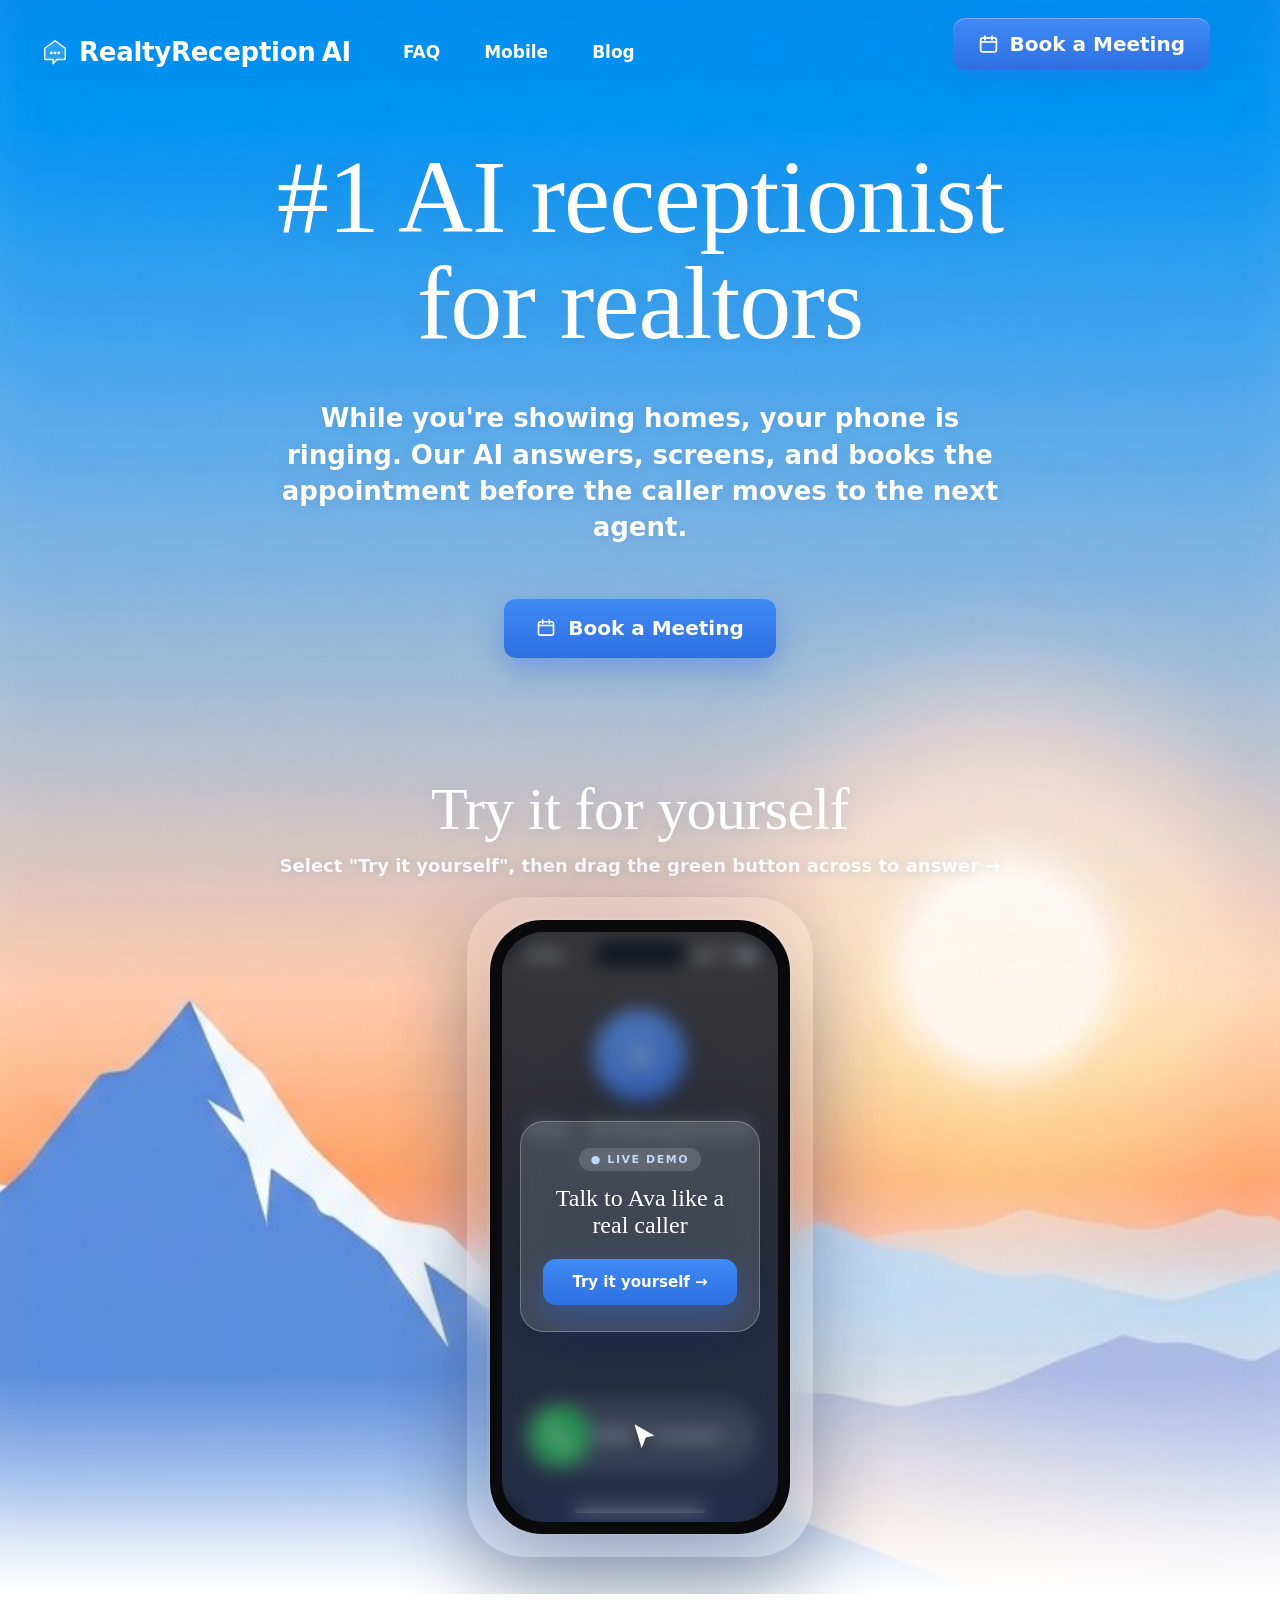
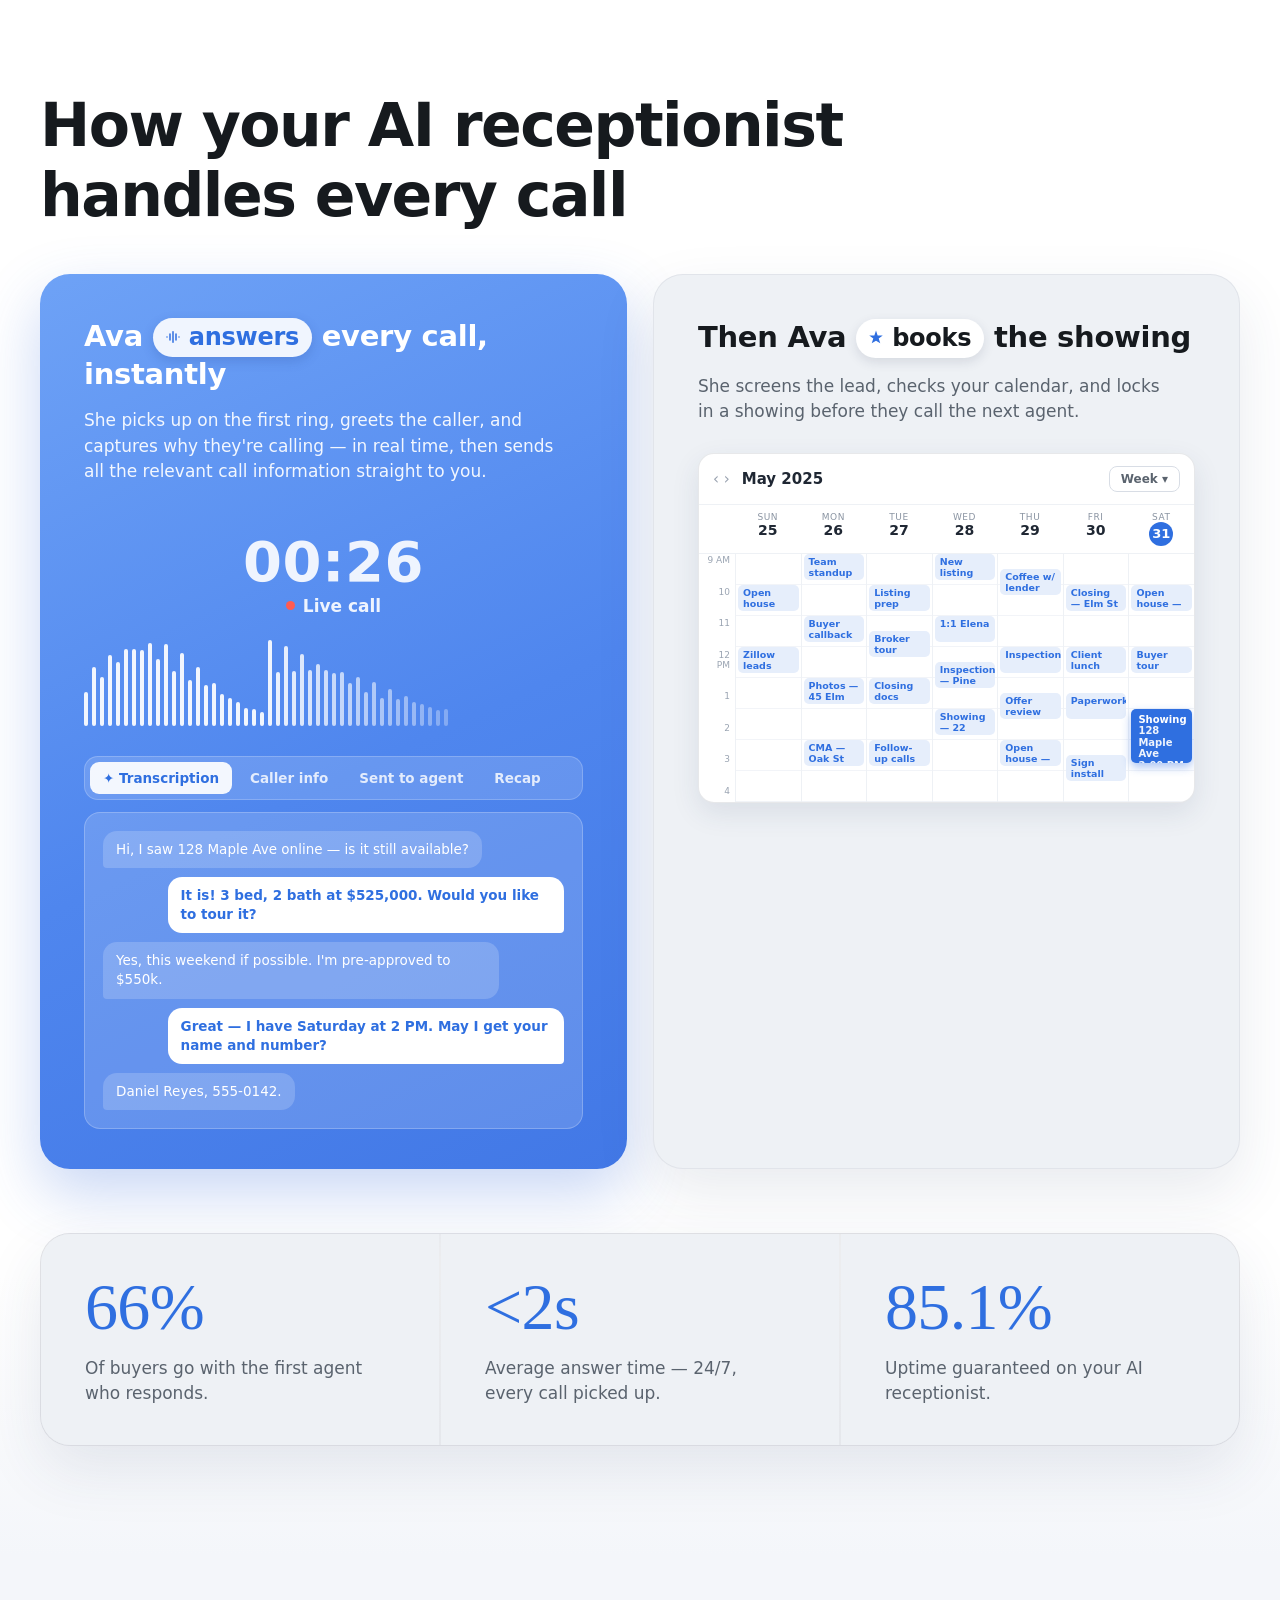
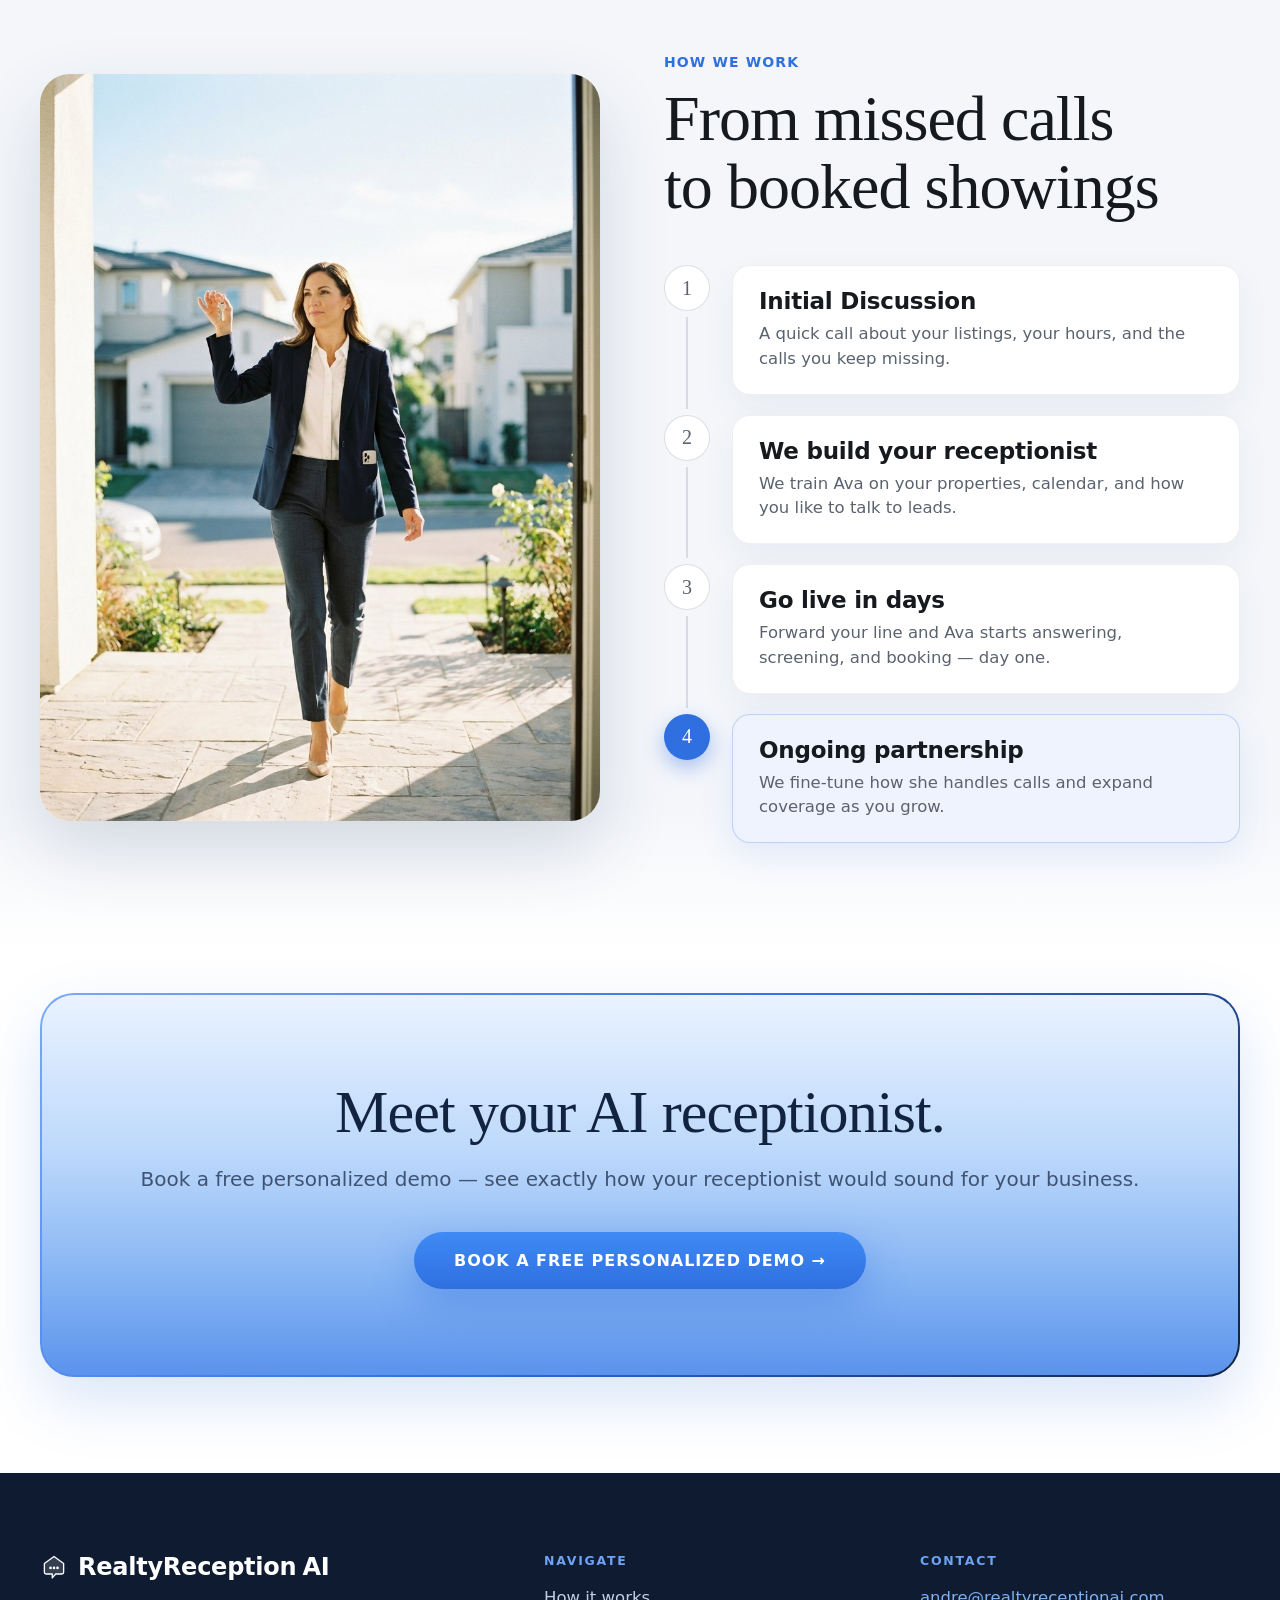
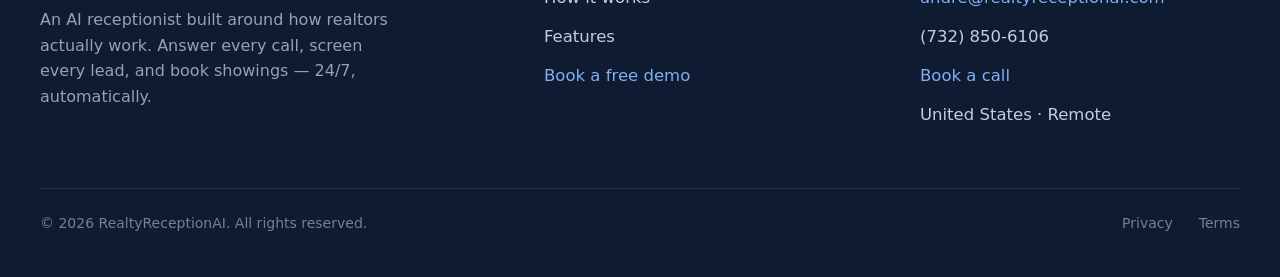
==== commit 3304f3d1: "Add contact email to footer on index and faq" ====
--- a/index.html
+++ b/index.html
@@ -132,7 +132,6 @@
                 <div class="phone__lock-card">
                   <span class="phone__lock-badge">● Live demo</span>
                   <h3>Talk to Ava like a real caller</h3>
-                  <p>Answer the call, then ask what a buyer would ask a realtor — "Is 128 Maple Ave still available?", "Can I tour it this weekend?", "What's the price?"</p>
                   <button type="button" class="phone__lock-start">Try it yourself →</button>
                 </div>
                 <div class="phone__tap-hint">
@@ -374,7 +373,8 @@
       </div>
       <div class="footer__col">
         <div class="footer__col-title">Contact</div>
-        <a href="mailto:hello@realtyreceptionai.com">hello@realtyreceptionai.com</a>
+        <a href="mailto:andre@realtyreceptionai.com">andre@realtyreceptionai.com</a>
+        <a href="tel:+17328506106">(732) 850-6106</a>
         <a href="https://calendly.com/andre-devilladesign/free-20-minute-chat" target="_blank" rel="noopener">Book a call</a>
         <span>United States · Remote</span>
       </div>
